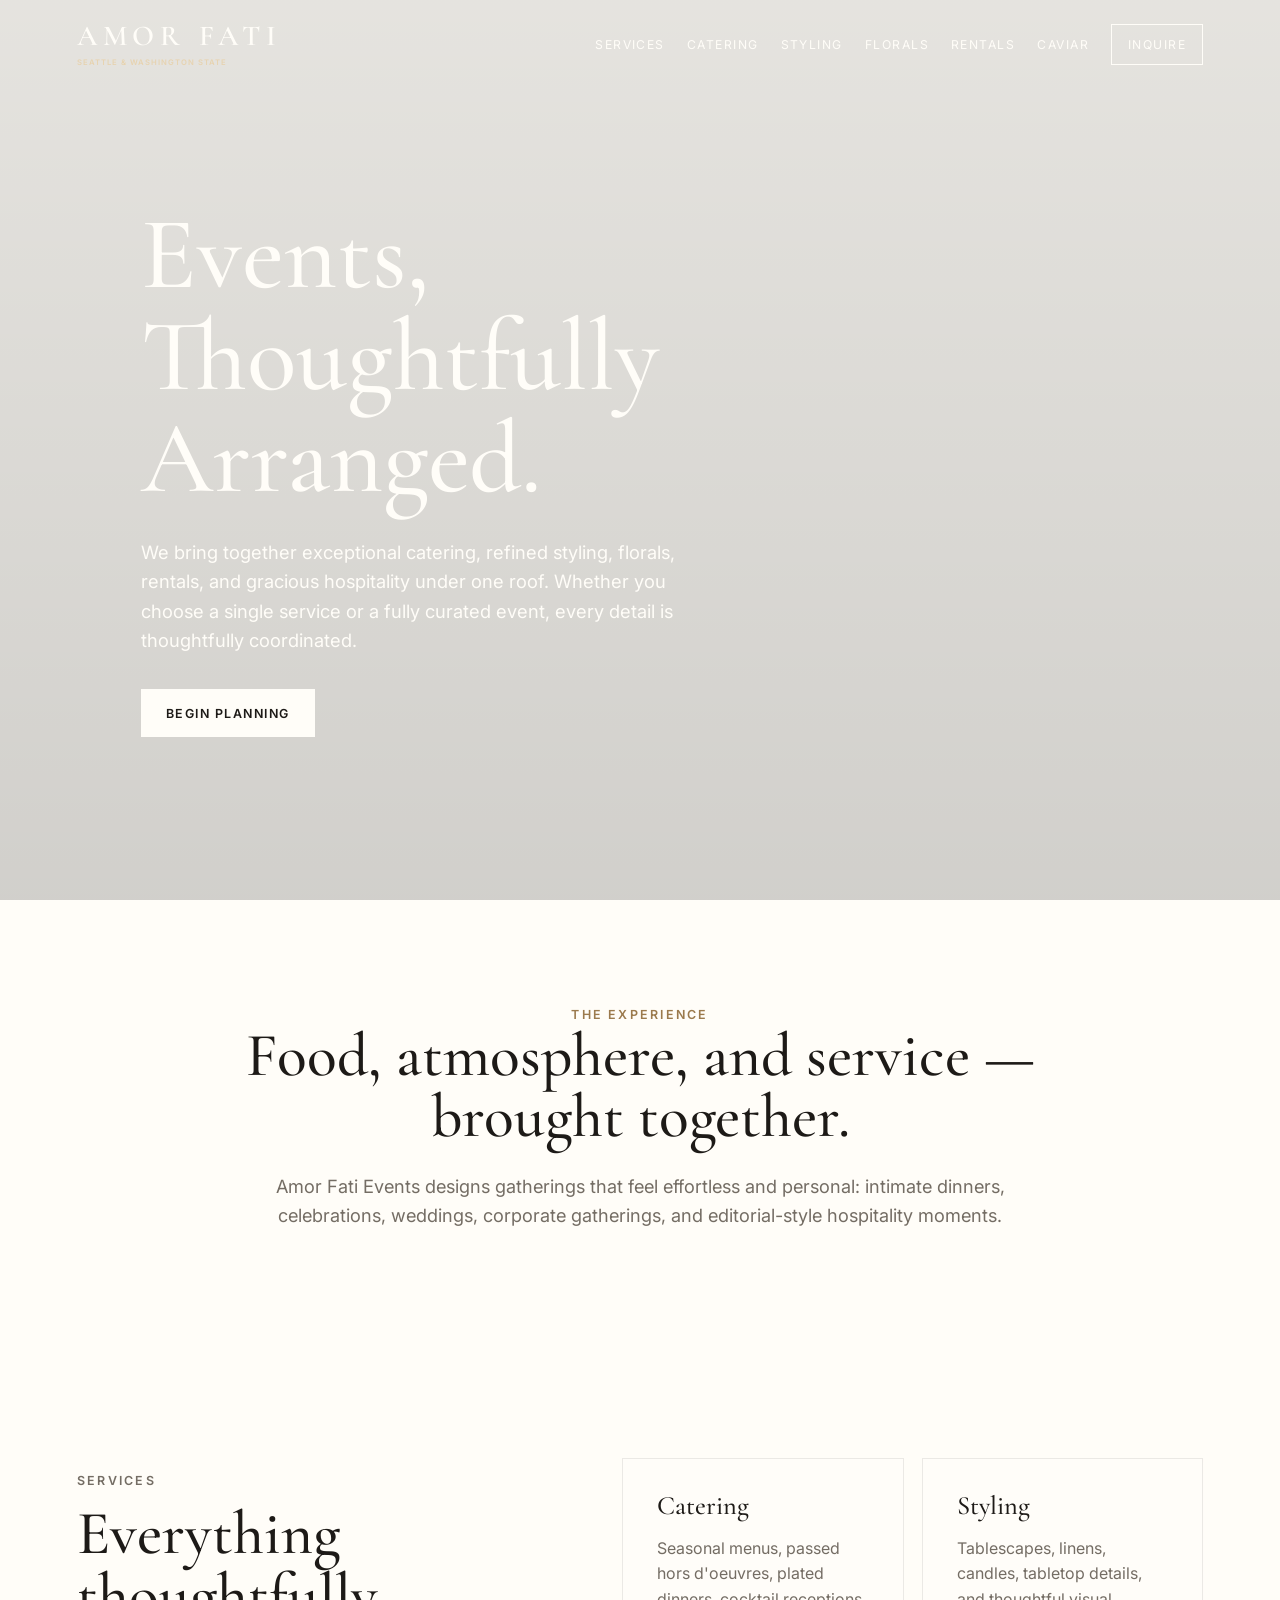
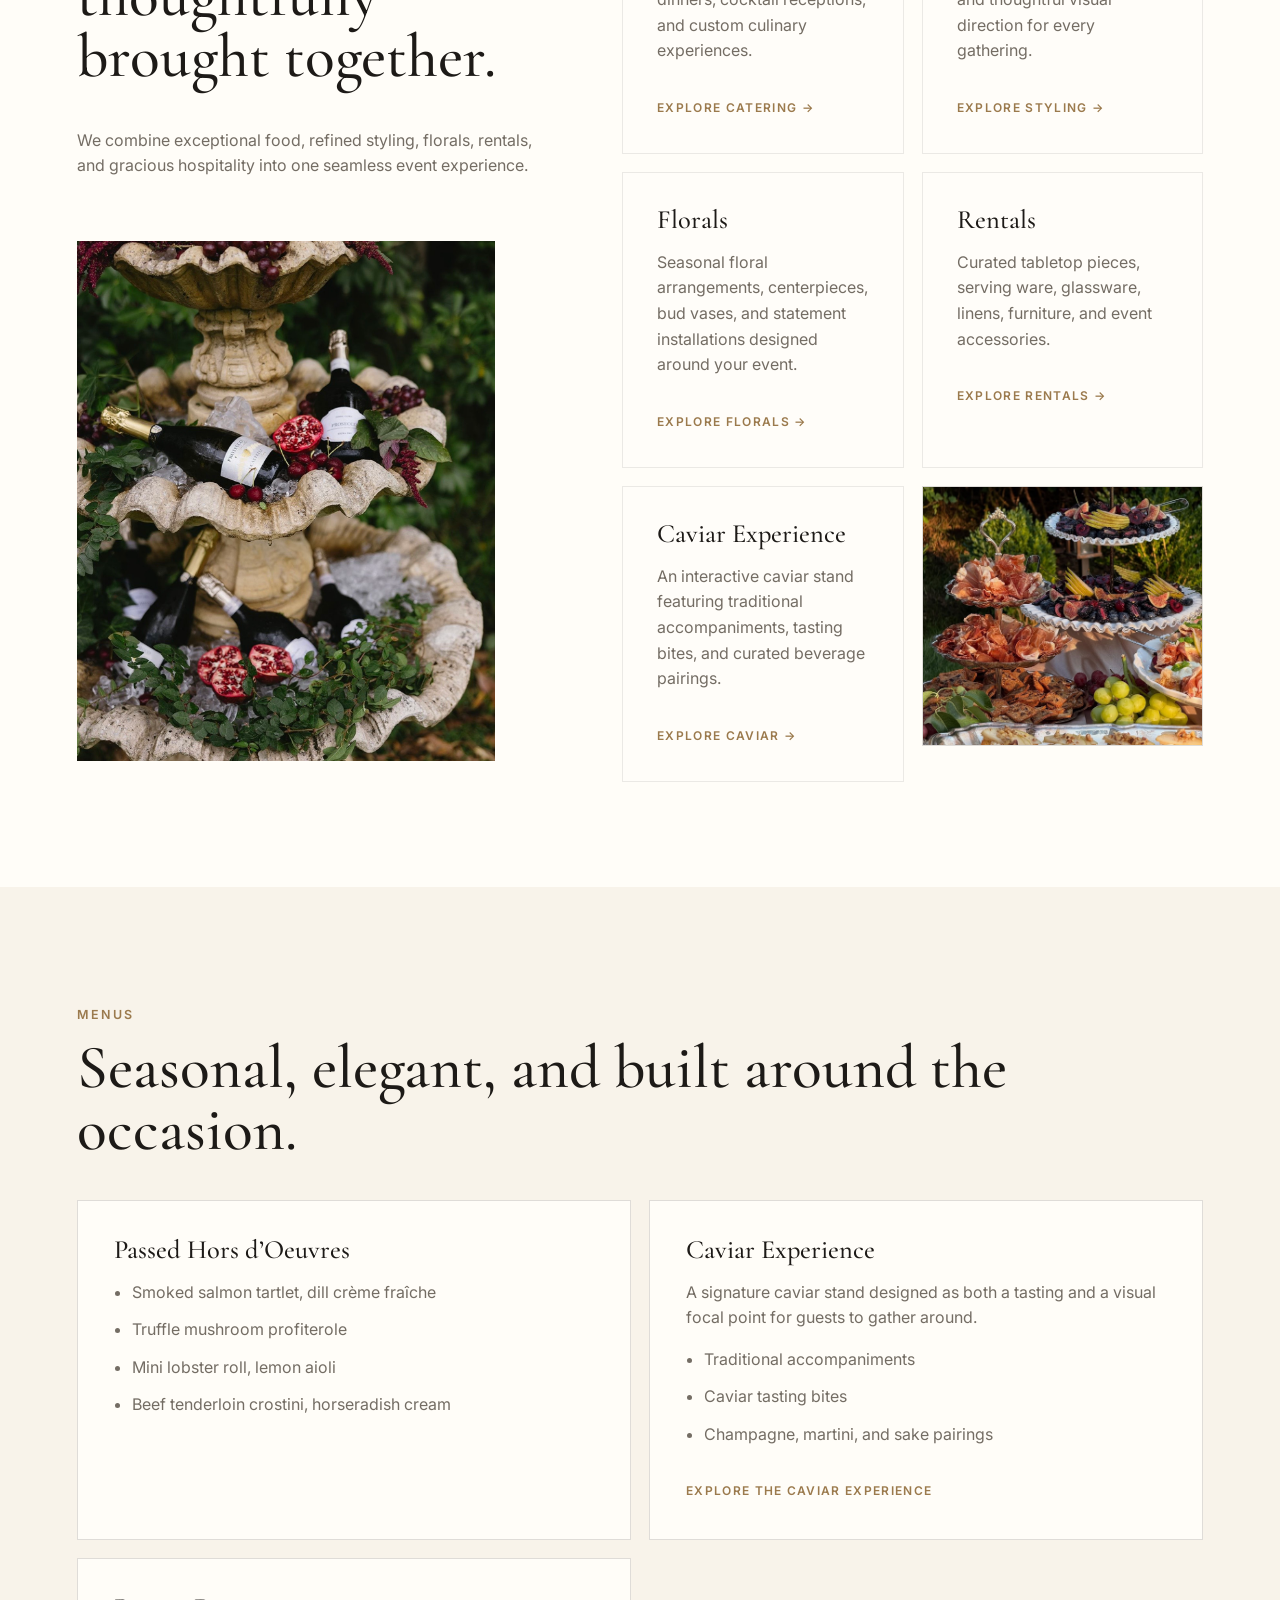
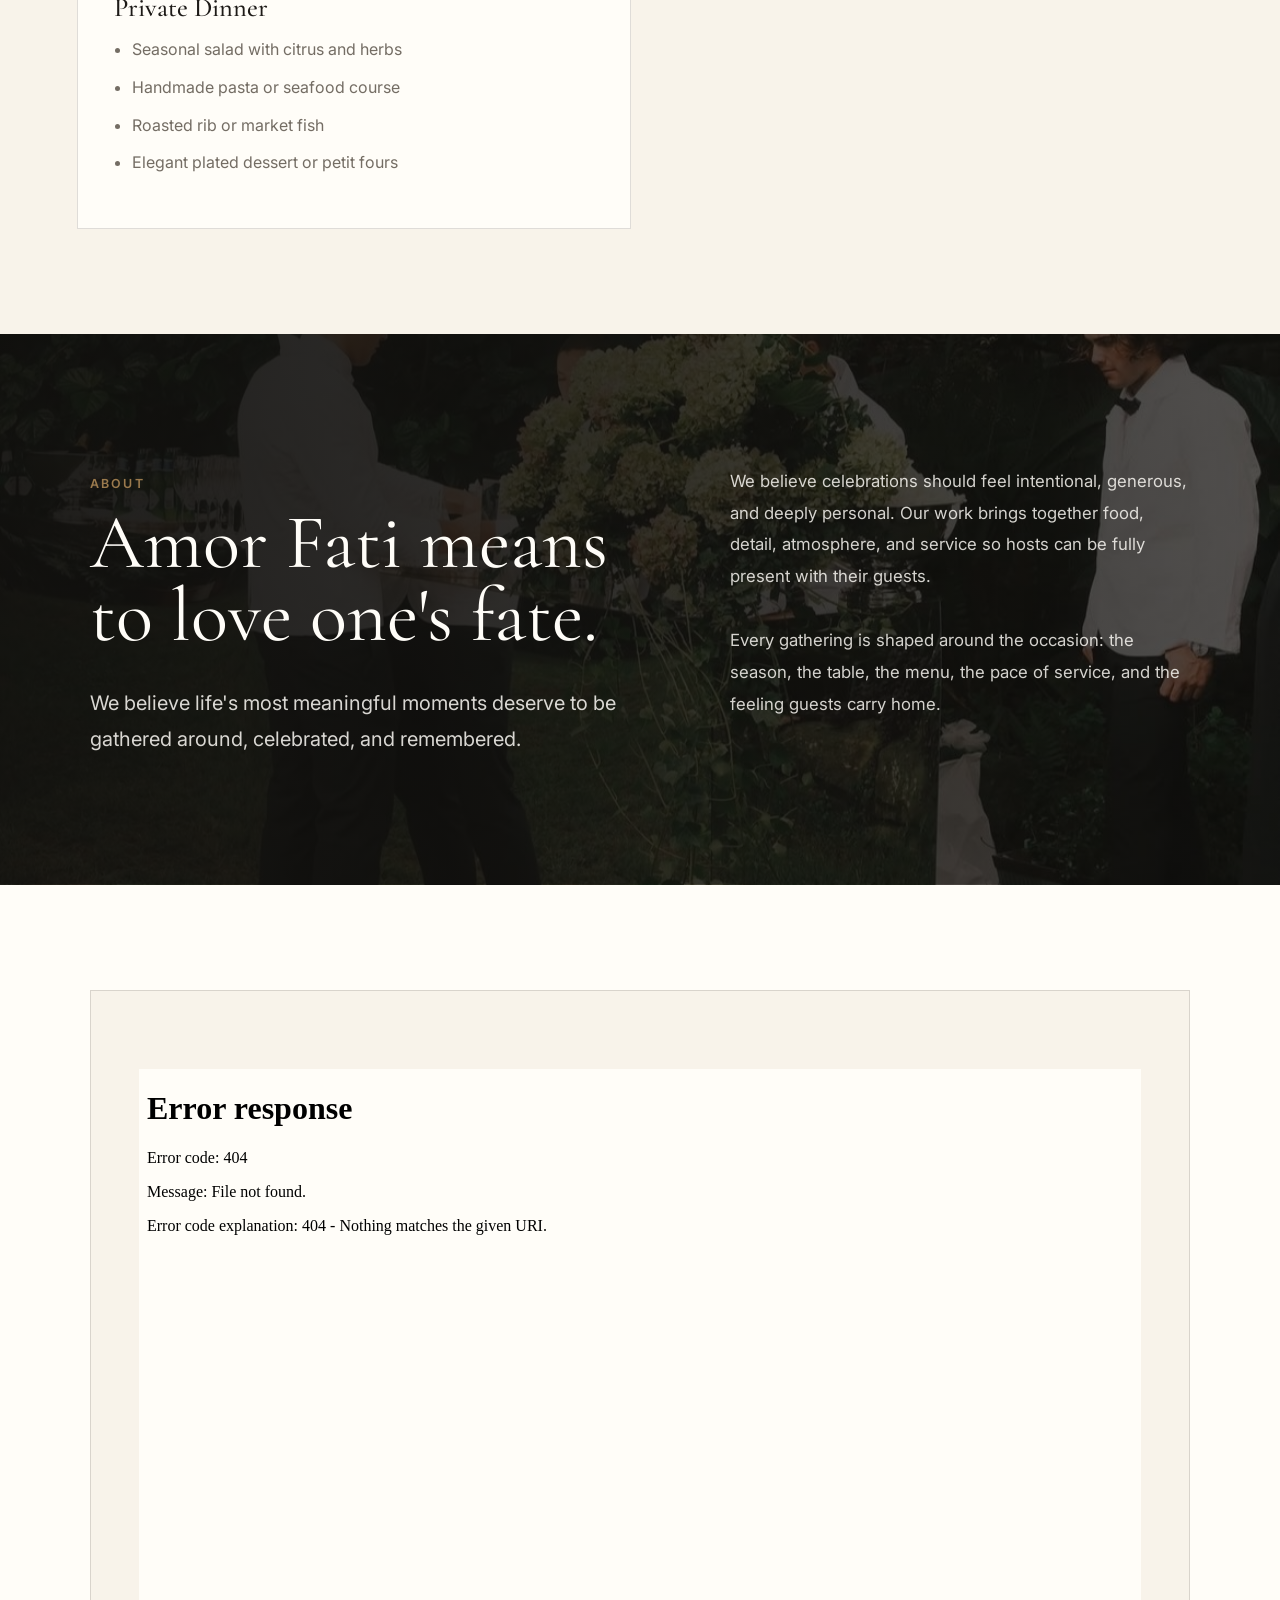
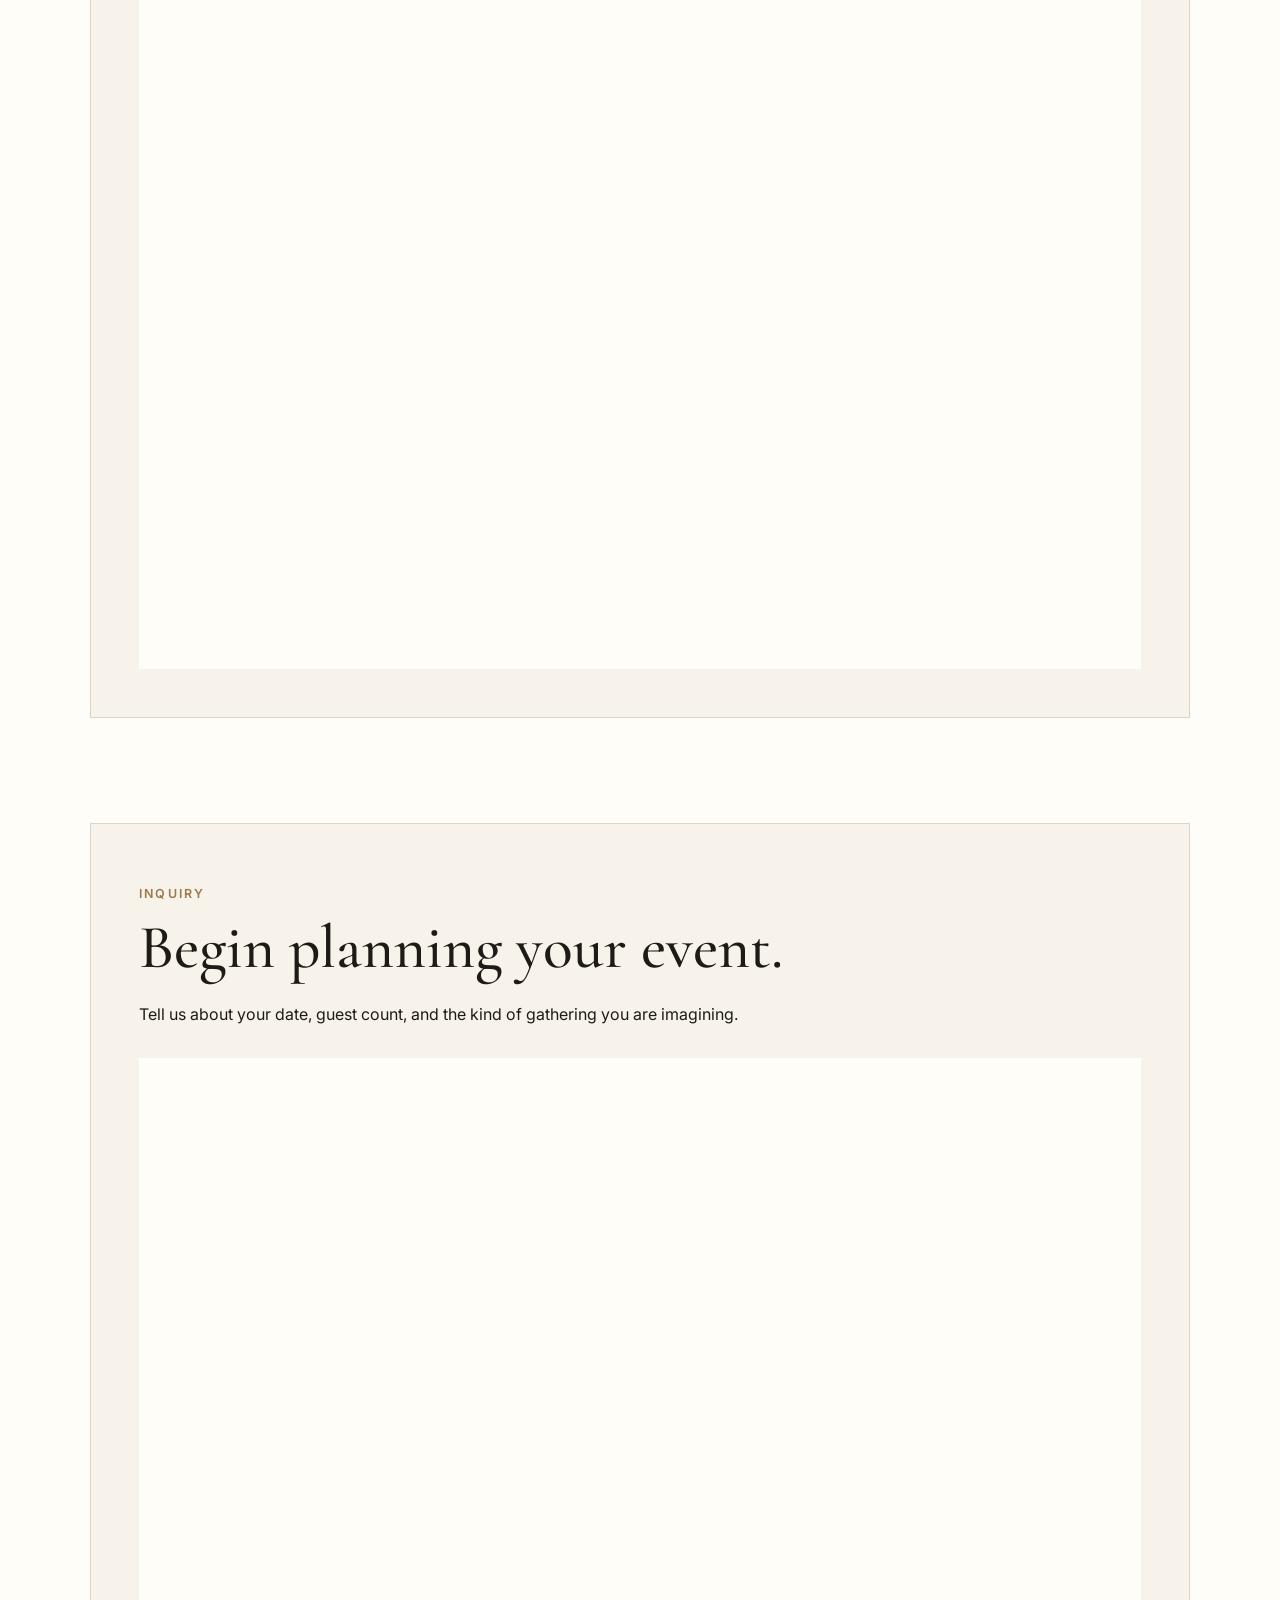
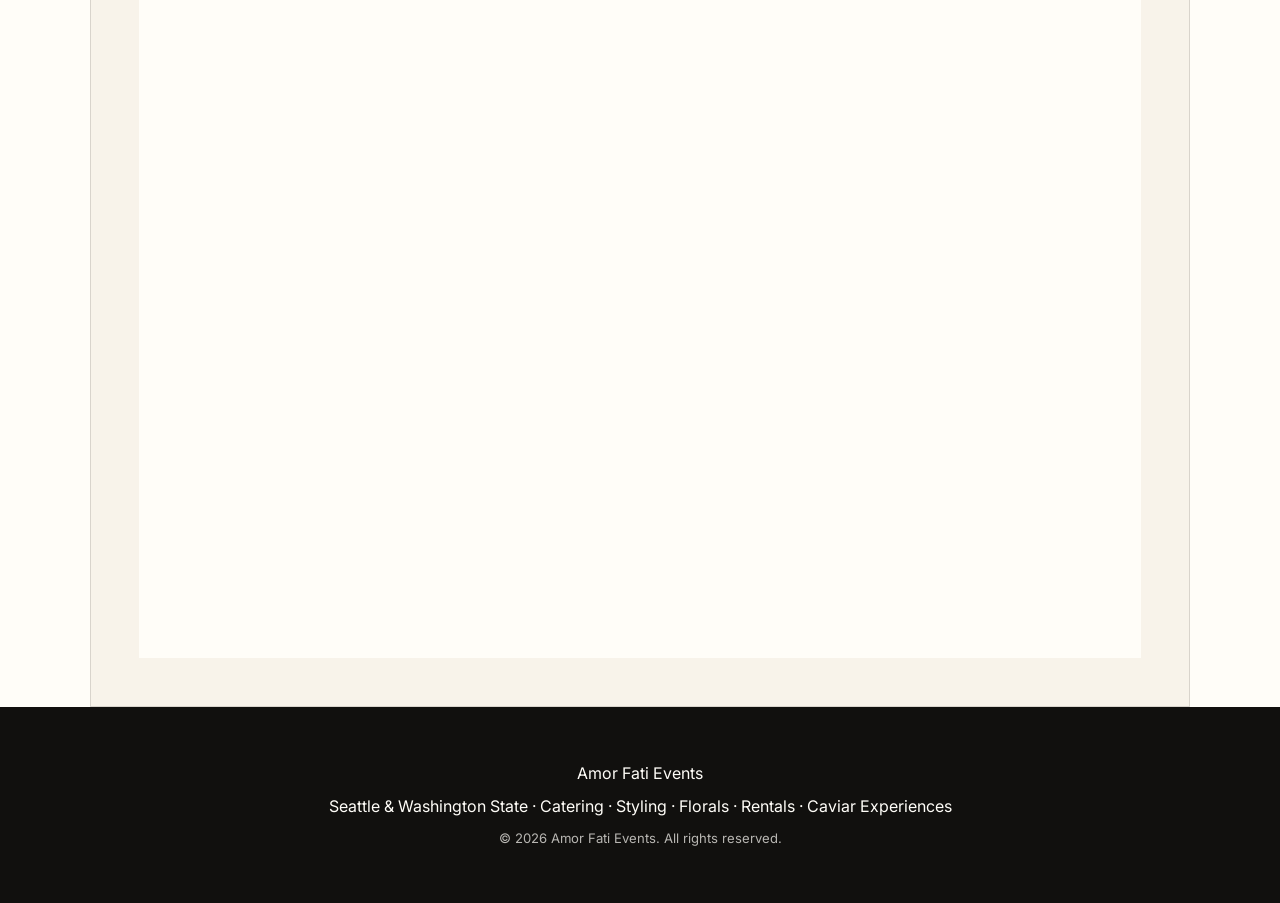
==== index.html @ b7d77c61 "Update index.html" ====
<!DOCTYPE html><html lang="en"><head><meta charset="UTF-8"/><meta name="viewport" content="width=device-width, initial-scale=1.0"/><meta name="description" content="Amor Fati Events creates curated hospitality, catering, styling, florals, rentals, and caviar experiences for meaningful gatherings."/><title>Amor Fati Events | Curated Hospitality</title><link rel="stylesheet" href="style.css"/></head><body><header class="site-header" id="top">
<div class="brand-group">
    <a href="index.html" class="brand">Amor Fati</a>
    <span class="brand-location">Seattle &amp; Washington State</span>
</div>
  <button class="nav-toggle" aria-label="Open menu"><span></span><span></span><span></span></button>
  <nav class="site-nav">
    <a href="index.html#services">Services</a>
    <a href="catering.html">Catering</a>
    <a href="styling.html">Styling</a>
    <a href="florals.html">Florals</a>
    <a href="rentals.html">Rentals</a>
    <a href="caviar.html">Caviar</a>
    <a href="index.html#inquiry" class="nav-cta">Inquire</a>
  </nav>
</header><main>
<section class="hero"><div class="hero-content"><h1>Events, Thoughtfully Arranged.</h1><p class="hero-text">We bring together exceptional catering, refined styling, florals, rentals, and gracious hospitality under one roof. Whether you choose a single service or a fully curated event, every detail is thoughtfully coordinated.</p><div class="hero-actions"><a href="#inquiry" class="button button-light">Begin Planning</a></div></div></section>
<section class="intro section"><div class="section-kicker">The Experience</div><h2>Food, atmosphere, and service — brought together.</h2><p>Amor Fati Events designs gatherings that feel effortless and personal: intimate dinners, celebrations, weddings, corporate gatherings, and editorial-style hospitality moments.</p></section>
<section class="split section" id="services">

  <div class="services-intro">
    <p class="section-kicker">Services</p>

    <h2>Everything thoughtfully brought together.</h2>

    <p>
      We combine exceptional food, refined styling, florals, rentals,
      and gracious hospitality into one seamless event experience.
    </p>

    <div class="services-feature-image">
      <img
        src="assets/images/champagne-fountain.jpg"
        alt="Champagne fountain styled for an elegant event"
      >
    </div>
  </div>

  <div class="service-grid">
<a class="service-card-link" href="catering.html"><article><h3>Catering</h3><p>Seasonal menus, passed hors d'oeuvres, plated dinners, cocktail receptions, and custom culinary experiences.</p><span>Explore Catering →</span></article></a>
<a class="service-card-link" href="styling.html"><article><h3>Styling</h3><p>Tablescapes, linens, candles, tabletop details, and thoughtful visual direction for every gathering.</p><span>Explore Styling →</span></article></a>
<a class="service-card-link" href="florals.html"><article><h3>Florals</h3><p>Seasonal floral arrangements, centerpieces, bud vases, and statement installations designed around your event.</p><span>Explore Florals →</span></article></a>
<a class="service-card-link" href="rentals.html"><article><h3>Rentals</h3><p>Curated tabletop pieces, serving ware, glassware, linens, furniture, and event accessories.</p><span>Explore Rentals →</span></article></a>
<a class="service-card-link" href="caviar.html">
  <article>
    <h3>Caviar Experience</h3>
    <p>
      An interactive caviar stand featuring traditional
      accompaniments, tasting bites, and curated beverage pairings.
    </p>
    <span>Explore Caviar →</span>
  </article>
</a>

<div class="service-image-card">
    <img
        src="assets/images/charcuterie.jpeg"
        alt="Luxury charcuterie board">
</div>
</div></section>

<section class="section menus" id="menus"><p class="section-kicker">Menus</p><h2>Seasonal, elegant, and built around the occasion.</h2><div class="menu-columns"><div class="menu-card"><h3>Passed Hors d’Oeuvres</h3><ul><li>Smoked salmon tartlet, dill crème fraîche</li><li>Truffle mushroom profiterole</li><li>Mini lobster roll, lemon aioli</li><li>Beef tenderloin crostini, horseradish cream</li></ul></div><div class="menu-card"><h3>Caviar Experience</h3><p>A signature caviar stand designed as both a tasting and a visual focal point for guests to gather around.</p><ul><li>Traditional accompaniments</li><li>Caviar tasting bites</li><li>Champagne, martini, and sake pairings</li></ul><a href="caviar.html" class="text-link">Explore the Caviar Experience</a></div><div class="menu-card"><h3>Private Dinner</h3><ul><li>Seasonal salad with citrus and herbs</li><li>Handmade pasta or seafood course</li><li>Roasted rib or market fish</li><li>Elegant plated dessert or petit fours</li></ul></div></div></section>
<section class="about" id="about">
  <div class="about-left">
    <p class="section-kicker">About</p>

    <h2>
      Amor Fati means<br>
      to love one's fate.
    </h2>

    <p class="about-intro">
      We believe life's most meaningful moments deserve to be gathered around,
      celebrated, and remembered.
    </p>
  </div>

  <div class="about-right">
    <p>
      We believe celebrations should feel intentional, generous, and deeply
      personal. Our work brings together food, detail, atmosphere, and service
      so hosts can be fully present with their guests.
    </p>

    <p>
      Every gathering is shaped around the occasion: the season, the table,
      the menu, the pace of service, and the feeling guests carry home.
    </p>
  </div>
</section>
<section class="section inquiry" id="inquiry">
  <div class="inquiry-box">

    <div class="curate-form-wrapper">
      <iframe
        src="PASTE-YOUR-CURATE-FORM-URL-HERE"
        title="Amor Fati Events Inquiry Form"
        loading="lazy"
        scrolling="yes"
        style="display:block; width:100%; height:1200px; border:0;"
      ></iframe>
    </div>

  </div>
</section>
  <div class="inquiry-box">
    <p class="section-kicker">Inquiry</p>

    <h2>Begin planning your event.</h2>

    <p>
      Tell us about your date, guest count, and the kind of gathering
      you are imagining.
    </p>

 <div class="curate-form-wrapper">
  <iframe
    src="https://go.curate.co/form/1otote5"
    title="Amor Fati Events Inquiry Form"
    loading="lazy"
    scrolling="yes"
    style="display:block; width:100%; height:1200px; border:0;"
  ></iframe>
</div>
</section></div></section>
</main><footer class="site-footer">
<p><a href="index.html" class="footer-brand">Amor Fati Events</a></p>
 <p class="footer-links">
  Seattle &amp; Washington State ·
  <a href="catering.html">Catering</a> ·
  <a href="styling.html">Styling</a> ·
  <a href="florals.html">Florals</a> ·
  <a href="rentals.html">Rentals</a> ·
  <a href="caviar.html">Caviar Experiences</a>
</p>
  <p class="small">© <span id="year"></span> Amor Fati Events. All rights reserved.</p>
</footer><script src="script.js"></script></body></html>
---- style.css ----
@import url('https://fonts.googleapis.com/css2?family=Cormorant+Garamond:wght@400;500;600&family=Inter:wght@300;400;500;600&display=swap');

:root {
  --paper: #fffdf8;
  --cream: #f8f3ea;
  --charcoal: #1d1a17;
  --muted: #746d64;
  --line: rgba(29, 26, 23, 0.14);
  --accent: #9b7a4d;
  --dark: #11100e;
}

* { box-sizing: border-box; }
html { scroll-behavior: smooth; }
body { margin: 0; background: var(--paper); color: var(--charcoal); font-family: "Inter", sans-serif; line-height: 1.6; }
a { color: inherit; text-decoration: none; }
img { max-width: 100%; display: block; }

.site-header {
  position: fixed; top: 0; z-index: 50; width: 100%;
  display: flex; align-items: center; justify-content: space-between;
  padding: 22px 6vw; color: var(--paper);
  transition: background 0.3s ease, color 0.3s ease, border 0.3s ease;
}
.brand-group{
  display:flex;
  flex-direction:column;
  align-items:flex-start;
  gap:2px;
  line-height:1;
}

.brand{
  display:block;
}

.brand-location{
  display:block;
  margin-top:5px;
  font-size:.56rem;
  text-transform:uppercase;
  letter-spacing:.16em;
  color:#e7d3b0;
  font-weight:600;
  white-space:nowrap;
}
.site-header.scrolled { background: rgba(255,253,248,.94); color: var(--charcoal); border-bottom: 1px solid var(--line); backdrop-filter: blur(14px); }
.brand { font-family: "Cormorant Garamond", serif; text-transform: uppercase; letter-spacing: .2em; font-size: 1.35rem; font-weight: 600; }
.site-nav { display: flex; align-items: center; gap: 22px; font-size: .76rem; text-transform: uppercase; letter-spacing: .12em; }
.nav-cta { border: 1px solid currentColor; padding: 10px 16px; }
.nav-toggle { display: none; flex-direction: column; gap: 5px; border: 0; background: transparent; cursor: pointer; }
.nav-toggle span { display: block; width: 25px; height: 1px; background: currentColor; }

.hero {
  min-height: 100vh;
  display: flex;
  align-items: center;
  padding: 120px 6vw 80px;
  color: var(--paper);

  background:
    linear-gradient(rgba(0, 0, 0, .10), rgba(0, 0, 0, .18)),
    url("https://images.unsplash.com/photo-1519225421980-715cb0215aed?auto=format&fit=crop&w=2200&q=90");

  background-position: center;
  background-size: cover;
  background-repeat: no-repeat;
}


#services .services-intro {
  display: flex;
  flex-direction: column;
}

.services-feature-image {
  width: 88%;
  margin-top: 46px;
}

.services-feature-image img {
  display: block;
  width: 100%;
  height: 520px;
  object-fit: cover;
  object-position: center;
}
.hero.caviar-hero {

    background:
        linear-gradient(
            90deg,
            rgba(0,0,0,.55) 0%,
            rgba(0,0,0,.25) 45%,
            rgba(0,0,0,.08) 100%
        ),
        url("assets/images/caviar-hero.jpg");

    background-size: cover;
    background-repeat: no-repeat;
    background-position: right center;

    min-height: 100vh;
}
.hero.catering-hero {
  background:
    linear-gradient(
      90deg,
      rgba(0,0,0,.45) 0%,
      rgba(0,0,0,.20) 42%,
      rgba(0,0,0,.02) 100%
    ),
    url("assets/images/catering-hero.jpg");

  background-size: cover;
  background-position: center 65%;
  background-repeat: no-repeat;
  min-height: 110vh;
}
.hero.styling-hero {

    background:
        linear-gradient(
            90deg,
            rgba(0,0,0,.45) 0%,
            rgba(0,0,0,.18) 45%,
            rgba(0,0,0,.05) 100%
        ),
        url("assets/images/styling-hero.jpg");

    background-size: cover;
    background-repeat: no-repeat;
    background-position: center center;

    min-height: 100vh;
}

.hero.florals-hero {

    background:
        linear-gradient(
            90deg,
            rgba(0,0,0,.45) 0%,
            rgba(0,0,0,.18) 45%,
            rgba(0,0,0,.05) 100%
        ),
        url("assets/images/florals-hero.jpg");

    background-size: cover;
    background-repeat: no-repeat;
    background-position: center center;

    min-height: 100vh;
}
.hero.rentals-hero { background: linear-gradient(rgba(0,0,0,.22), rgba(0,0,0,.45)), url("https://images.unsplash.com/photo-1523438885200-e635ba2c371e?auto=format&fit=crop&w=1800&q=75"); background-position:center; background-size:cover; }

.hero-content{
    position:relative;
    z-index:2;

    max-width:720px;

    padding-left:5vw;
    padding-right:5vw;
}
.eyebrow, .section-kicker { text-transform: uppercase; letter-spacing: .18em; font-size: .78rem; color: var(--accent); font-weight: 600; }
.hero .eyebrow { color: #e7d3b0; }
h1,h2,h3 { font-family: "Cormorant Garamond", serif; line-height: 1; font-weight: 500; margin: 0; }
h1 { font-size: clamp(3.7rem, 8vw, 8rem); max-width: 900px; }
h2 { font-size: clamp(2.3rem, 4.8vw, 4.8rem); margin-bottom: 24px; }
h3 { font-size: 1.65rem; margin-bottom: 12px; }
.hero-text { max-width: 620px; font-size: 1.15rem; margin: 28px 0 34px; }
.hero-actions { display: flex; gap: 14px; flex-wrap: wrap; }
.button { display:inline-flex; justify-content:center; align-items:center; min-height:48px; padding:13px 24px; text-transform:uppercase; letter-spacing:.12em; font-size:.78rem; font-weight:600; border:1px solid transparent; cursor:pointer; }
.button-light { background: var(--paper); color: var(--charcoal); }
.button-outline { border-color: rgba(255,255,255,.75); color: var(--paper); }
.button-dark { background: var(--charcoal); color: var(--paper); }

.section { padding: 105px 6vw; }
.intro { max-width: 980px; margin: auto; text-align: center; }
.intro p { font-size: 1.14rem; color: var(--muted); }
.split { display:grid; grid-template-columns:.9fr 1.1fr; gap:70px; align-items:start; }
.split p { color: var(--muted); }

.service-grid { display:grid; grid-template-columns:repeat(2,minmax(0,1fr)); gap:18px; }
.service-card-link { display:block; color:inherit; }
.service-card-link article,
.service-grid article{
    border:1px solid rgba(0,0,0,.08);
    background:rgba(255,253,249,.82);
    backdrop-filter:blur(10px);
}

.menu-card,
.inquiry-box{
    border:1px solid var(--line);
    background:var(--cream);
}
.service-card-link article, .service-grid article { padding:34px; min-height:230px; height:100%; }
.service-image-card{
    border:1px solid var(--line);
    overflow:hidden;
    background:var(--paper);
    min-height:230px;
}

.service-image-card img{
    width:100%;
    height:100%;
    object-fit:cover;
    display:block;
}
.service-card-link article { transition: transform .25s ease, background .25s ease, border-color .25s ease; }
.service-card-link:hover article { transform: translateY(-4px); background: var(--paper); border-color: rgba(155,122,77,.45); }
.service-card-link span, .text-link { display:inline-block; margin-top:18px; color:var(--accent); text-transform:uppercase; letter-spacing:.11em; font-size:.75rem; font-weight:600; }
/* ===========================
   SERVICES BACKGROUND
=========================== */

#services {
  background: var(--paper);
}

.menus { background: var(--cream); }
.menu-columns { display:grid; grid-template-columns:repeat(3,minmax(0,1fr)); gap:18px; margin-top:40px; }
.menu-columns{
    grid-template-columns: repeat(2, 1fr);
}
.menu-card { background: var(--paper); padding:36px; }
.menu-card p, .menu-card li { color: var(--muted); }
.menu-card ul { padding-left:18px; }
.menu-card li { margin:12px 0; }

.gallery-grid { display:grid; grid-template-columns:repeat(4,1fr); gap:18px; margin-top:38px; }
.gallery-item { min-height:370px; background-size:cover; background-position:center; }
.gallery-one { background-image:url("https://images.unsplash.com/photo-1511795409834-ef04bbd61622?auto=format&fit=crop&w=800&q=75"); }
.gallery-two { background-image:url("https://images.unsplash.com/photo-1523438885200-e635ba2c371e?auto=format&fit=crop&w=800&q=75"); }
.gallery-three { background-image:url("https://images.unsplash.com/photo-1555244162-803834f70033?auto=format&fit=crop&w=800&q=75"); }
.gallery-four { background-image:url("https://images.unsplash.com/photo-1481833761820-0509d3217039?auto=format&fit=crop&w=800&q=75"); }
.note { color: var(--muted); font-size:.92rem; }
/* ==========================
   ABOUT
========================== */

.about {
  position: relative;
  display: grid;
  grid-template-columns: minmax(0, 1.1fr) minmax(0, 0.9fr);
  gap: clamp(3rem, 6vw, 7rem);
  align-items: center;

  padding: 8rem 7vw;
  overflow: hidden;

  background:
    linear-gradient(
      90deg,
      rgba(17, 16, 14, 0.94) 0%,
      rgba(17, 16, 14, 0.86) 50%,
      rgba(17, 16, 14, 0.72) 100%
    ),
    url("assets/images/about-background.jpg");

  background-size: cover;
  background-position: center;
  background-repeat: no-repeat;

  color: #fffdf8;
}

.about-left,
.about-right {
  min-width: 0;
}

.about-left {
  max-width: 720px;
}

.about-right {
  width: 100%;
  max-width: 520px;
  justify-self: end;
}

.about-left h2 {
  margin: 0 0 2rem;
  font-size: clamp(3.8rem, 6vw, 6.3rem);
  line-height: 0.95;
  font-weight: 400;
}

.about-intro {
  max-width: 620px;
  margin: 0;
  color: rgba(255, 253, 248, 0.84);
  font-size: 1.25rem;
  line-height: 1.8;
}

.about-right p {
  margin: 0 0 2rem;
  color: rgba(255, 253, 248, 0.82);
  font-size: 1.05rem;
  line-height: 1.9;
  overflow-wrap: anywhere;
}

@media (max-width: 900px) {
  .about {
    grid-template-columns: 1fr;
    gap: 3rem;
    padding: 6rem 6vw;
    background-position: center;
  }

  .about-right {
    max-width: none;
    justify-self: start;
  }
}
/* Caviar page editorial image sections */
.caviar-editorial {
  min-height: 720px;
  display: grid;
  grid-template-columns: 1fr 1fr;
  align-items: stretch;
  background: var(--paper);
}
.caviar-panel {
  padding: 80px 7vw;
  display: flex;
  flex-direction: column;
  justify-content: center;
  background: var(--cream);
  border: 1px solid var(--line);
}
.caviar-panel p, .caviar-panel li { color: var(--muted); }
.caviar-panel ul { padding-left: 18px; }
.caviar-bg {
  min-height: 720px;
  background-size: cover;
  background-position: center;
}
.caviar-bg.service {
    background-image: url("assets/images/caviar-flowers.jpeg");
    background-size: cover;
    background-position: center 25%;
    background-repeat: no-repeat;
}
.caviar-bg.martini {
    background-image: url("assets/images/martini-service.jpg");
    background-size: cover;
    background-position: center;
    background-repeat: no-repeat;
}

.inquiry { background: var(--paper); }
.inquiry-box { max-width:980px; margin:auto; padding:48px; }
form { margin-top:30px; display:grid; gap:18px; }
.form-row { display:grid; grid-template-columns:1fr 1fr; gap:18px; }
label { display:grid; gap:8px; font-size:.78rem; text-transform:uppercase; letter-spacing:.11em; font-weight:600; }
input,select,textarea { width:100%; border:1px solid var(--line); background:var(--paper); padding:14px; font:inherit; color:var(--charcoal); }
textarea { resize:vertical; }
.form-note { color:var(--muted); font-size:.78rem; text-transform:none; letter-spacing:0; font-weight:400; }

.site-footer { padding:46px 6vw; background:var(--dark); color:var(--paper); text-align:center; }
.site-footer p { margin:8px 0; }
.small { font-size:.82rem; opacity:.7; }
.footer-links a{
    color: inherit;
    text-decoration: none;
    transition: color .2s ease;
}
.curate-form-wrapper {
  width: 100%;
  margin-top: 30px;
  overflow: hidden;
  background: var(--paper);
}

.curate-form-wrapper iframe {
  display: block;
  width: 100%;
  min-height: 1150px;
  border: 0;
  background: var(--paper);
}

@media (max-width: 860px) {
  .curate-form-wrapper iframe {
    min-height: 1450px;
  }
}

.footer-links a:hover{
    color: var(--accent);
}
.footer-brand{
    color: inherit;
    text-decoration: none;
    font-weight: inherit;
}

.footer-brand:hover{
    color: var(--accent);
}

@media (max-width: 1000px){ .site-nav{gap:14px;font-size:.72rem;} }
@media (max-width: 860px){
  .site-nav{position:fixed; inset:72px 18px auto 18px; display:none; flex-direction:column; align-items:stretch; gap:0; background:var(--paper); color:var(--charcoal); border:1px solid var(--line); padding:16px;}
  .site-nav.open{display:flex;} .site-nav a{padding:14px;} .nav-toggle{display:flex;color:inherit;}
  .split,.menu-columns,.form-row,.caviar-editorial{grid-template-columns:1fr;}
  .service-grid,.image-band,.gallery-grid{grid-template-columns:1fr;}
  .image-card,.gallery-item{min-height:320px;}
  .caviar-bg{min-height:460px;} .caviar-panel{padding:48px 6vw;}
  .inquiry-box{padding:30px 22px;} h1{font-size:clamp(3.1rem,17vw,5rem);} .section{padding:78px 6vw;}
}
.brand{
  font-size:1.8rem;
}

.brand-location{
  font-size:.48rem;
  letter-spacing:.13em;
  margin-top:6px;
}
.service-image-card{
    min-height: auto;
    height: 260px;
    margin-bottom: 0;
}

.service-image-card img{
    width: 100%;
    height: 100%;
    object-fit: cover;
}

.service-grid{
    gap: 18px;
}
.image-band{
    margin-top: 0;
    padding-top: 0;
}
/* Keep text readable on all hero images */

.hero,
.hero h1,
.hero h2,
.hero h3,
.hero p,
.hero .eyebrow,
.hero .hero-text {
  color: #fffdf8;
}

.hero .eyebrow {
  color: #e7d3b0;
}

.hero-content {
  position: relative;
  z-index: 2;
  max-width: 720px;
  padding-left: 5vw;
  padding-right: 5vw;
}
/* Curate inquiry form */

.curate-form-wrapper {
  width: 100%;
  max-width: 100%;
  margin-top: 30px;
  overflow: hidden;
}

.curate-form-wrapper iframe {
  display: block !important;
  width: 100% !important;
  max-width: 100% !important;
  height: 1200px !important;
  min-height: 1200px !important;
  border: 0 !important;
}

@media (max-width: 860px) {
  .curate-form-wrapper iframe {
    height: 1500px !important;
    min-height: 1500px !important;
  }
}
.inquiry-box {
  width: 100%;
  max-width: 1100px;
  margin: auto;
  padding: 48px;
}
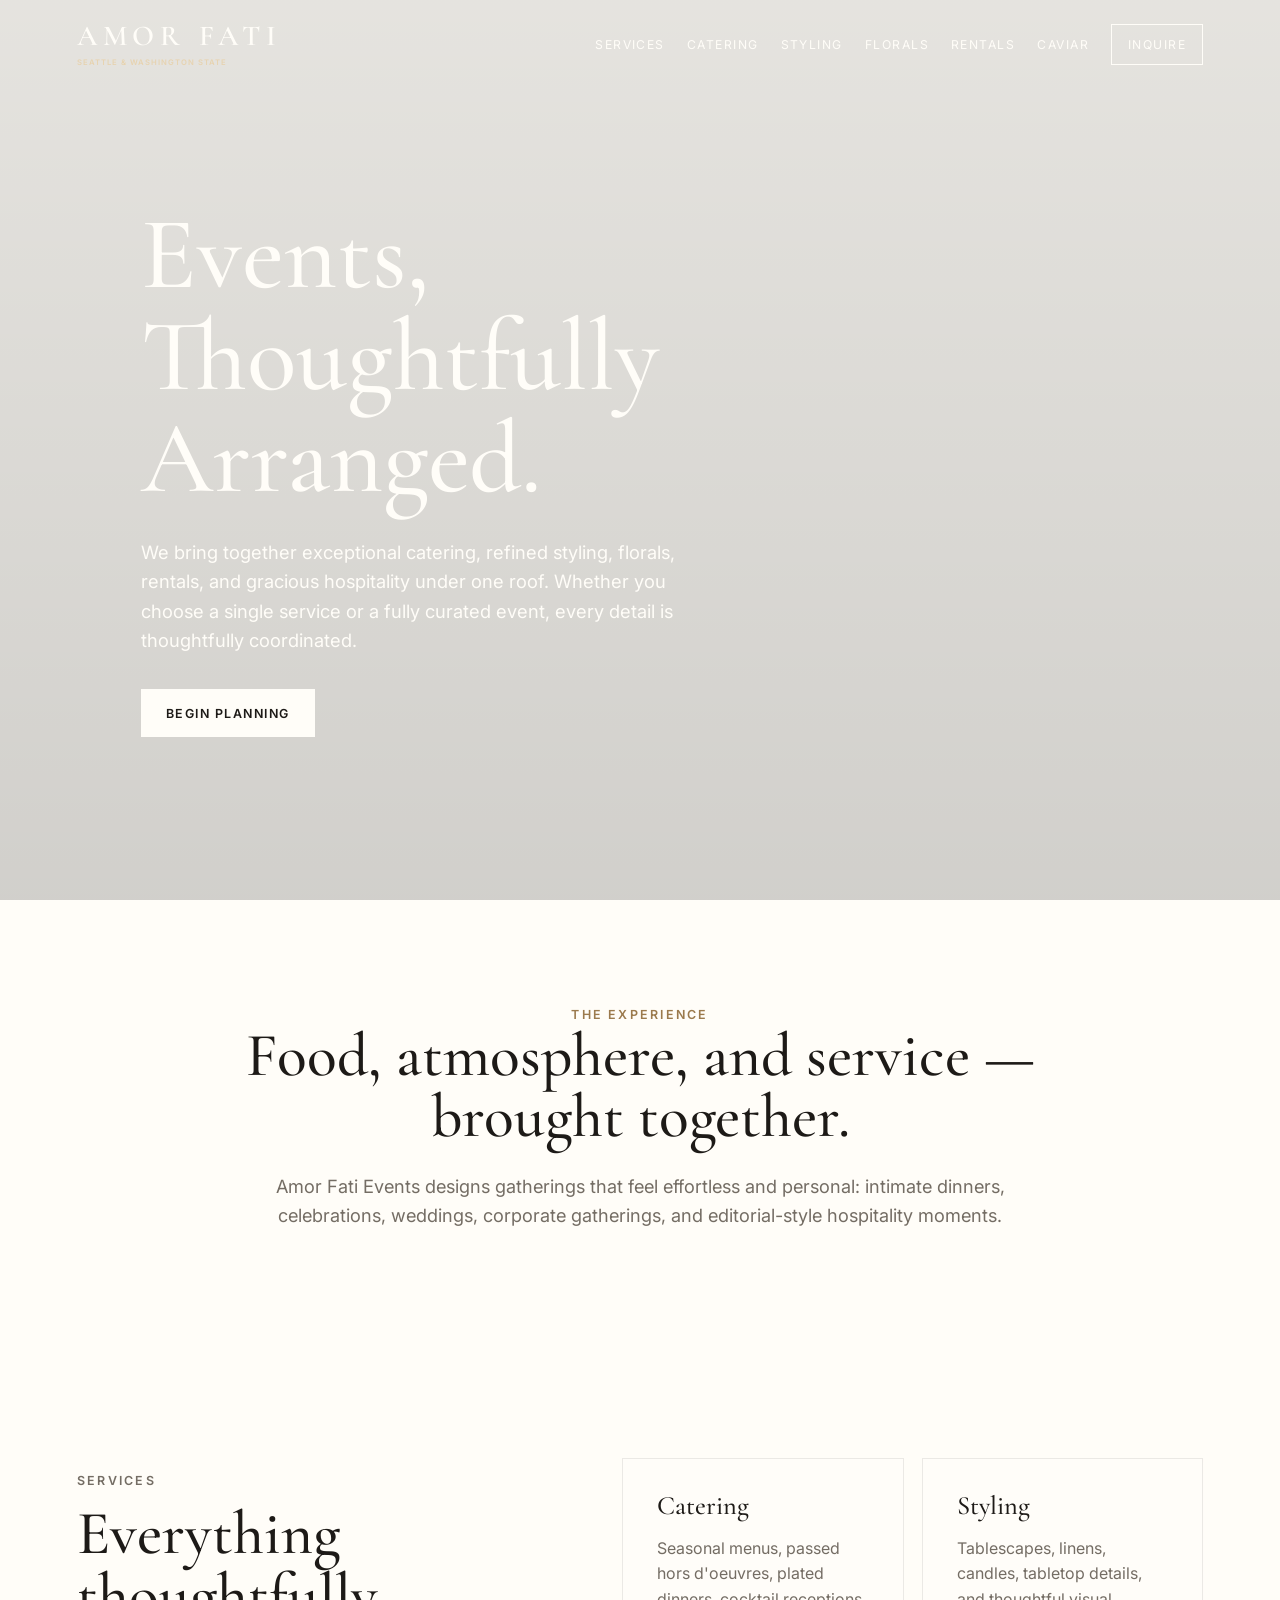
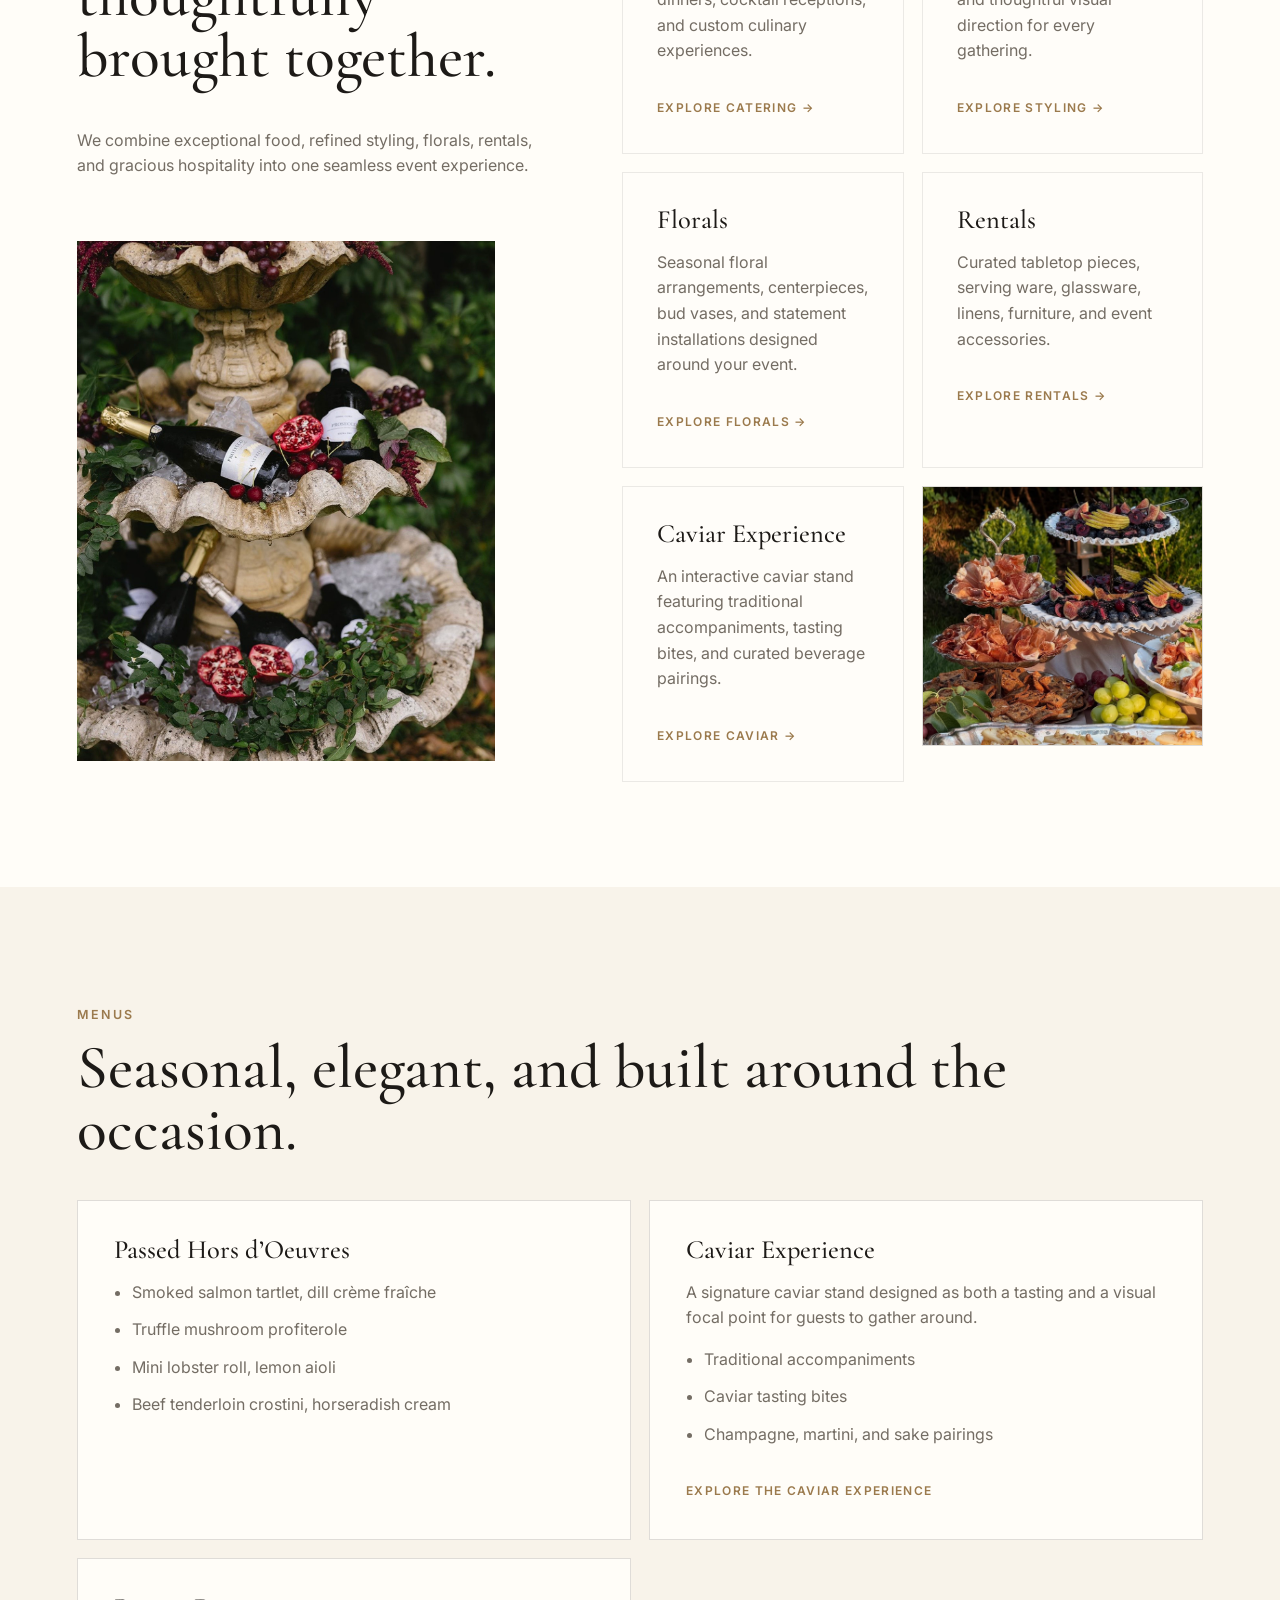
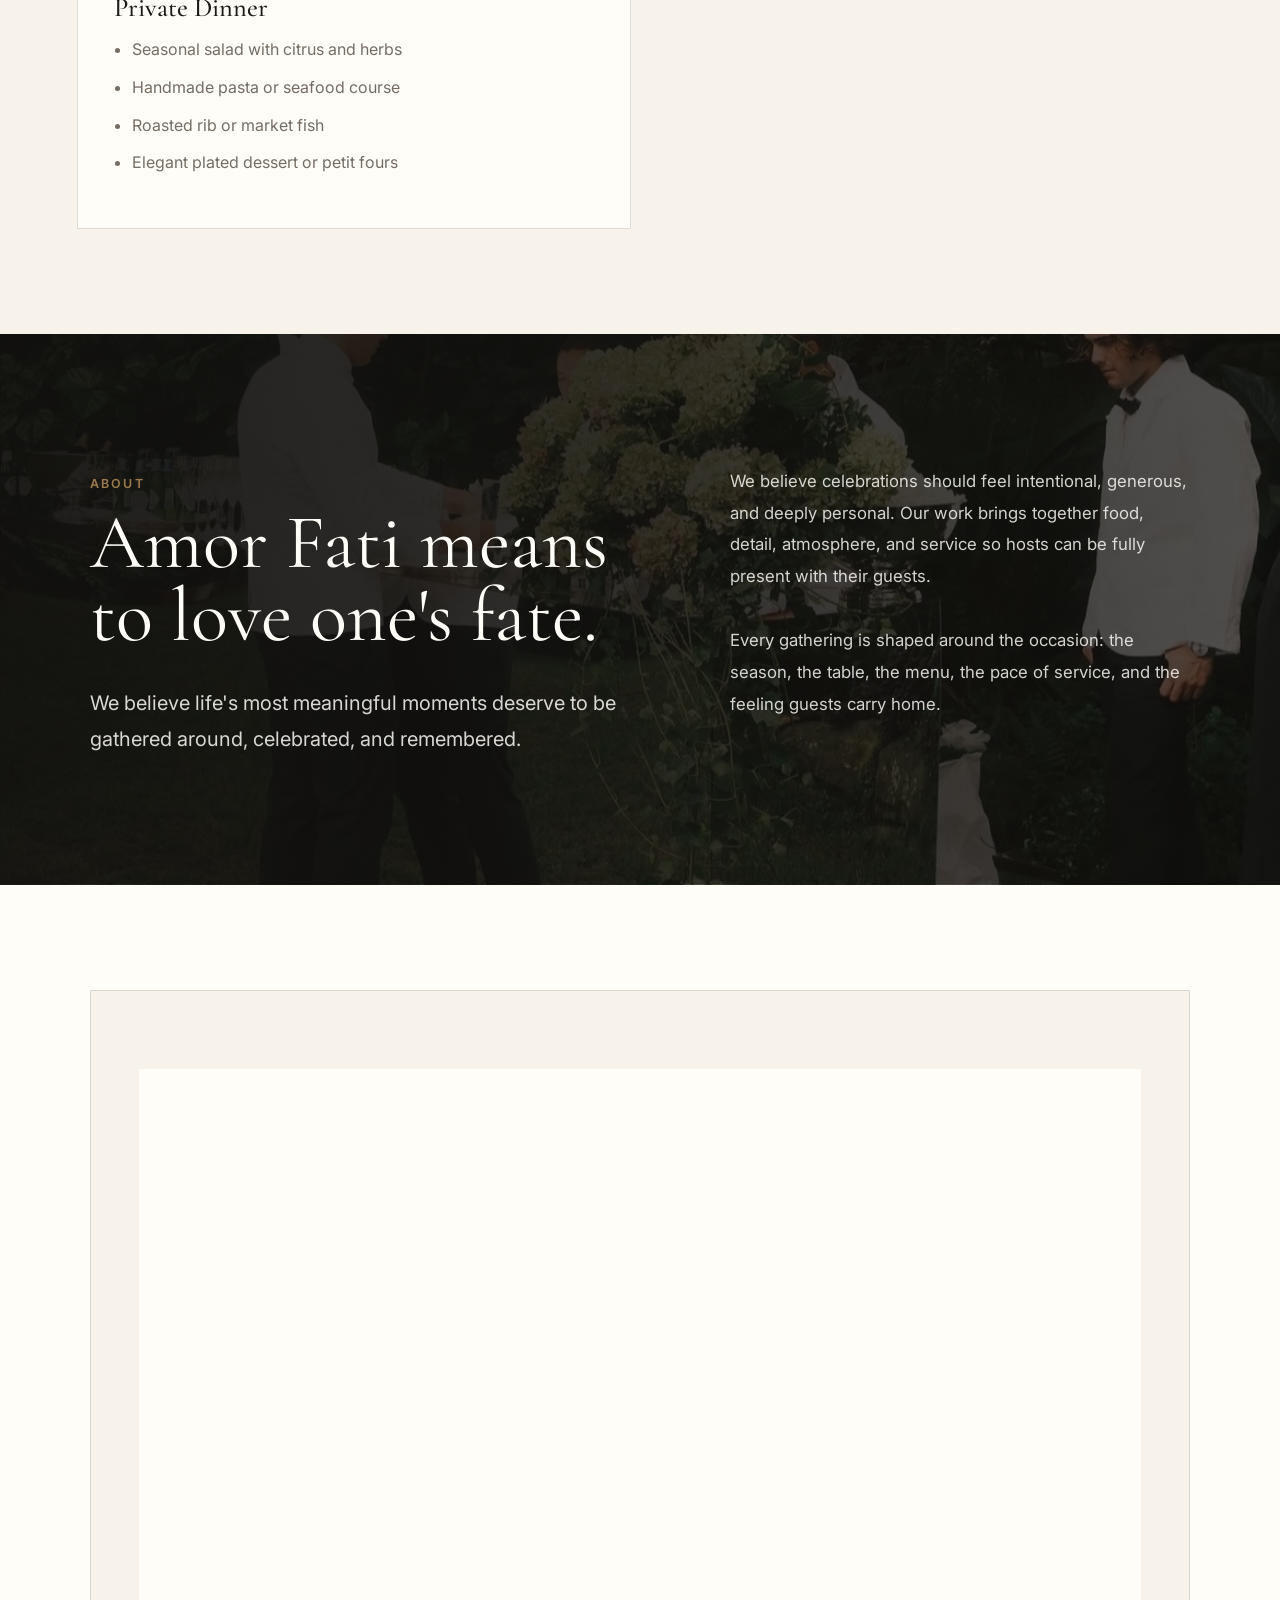
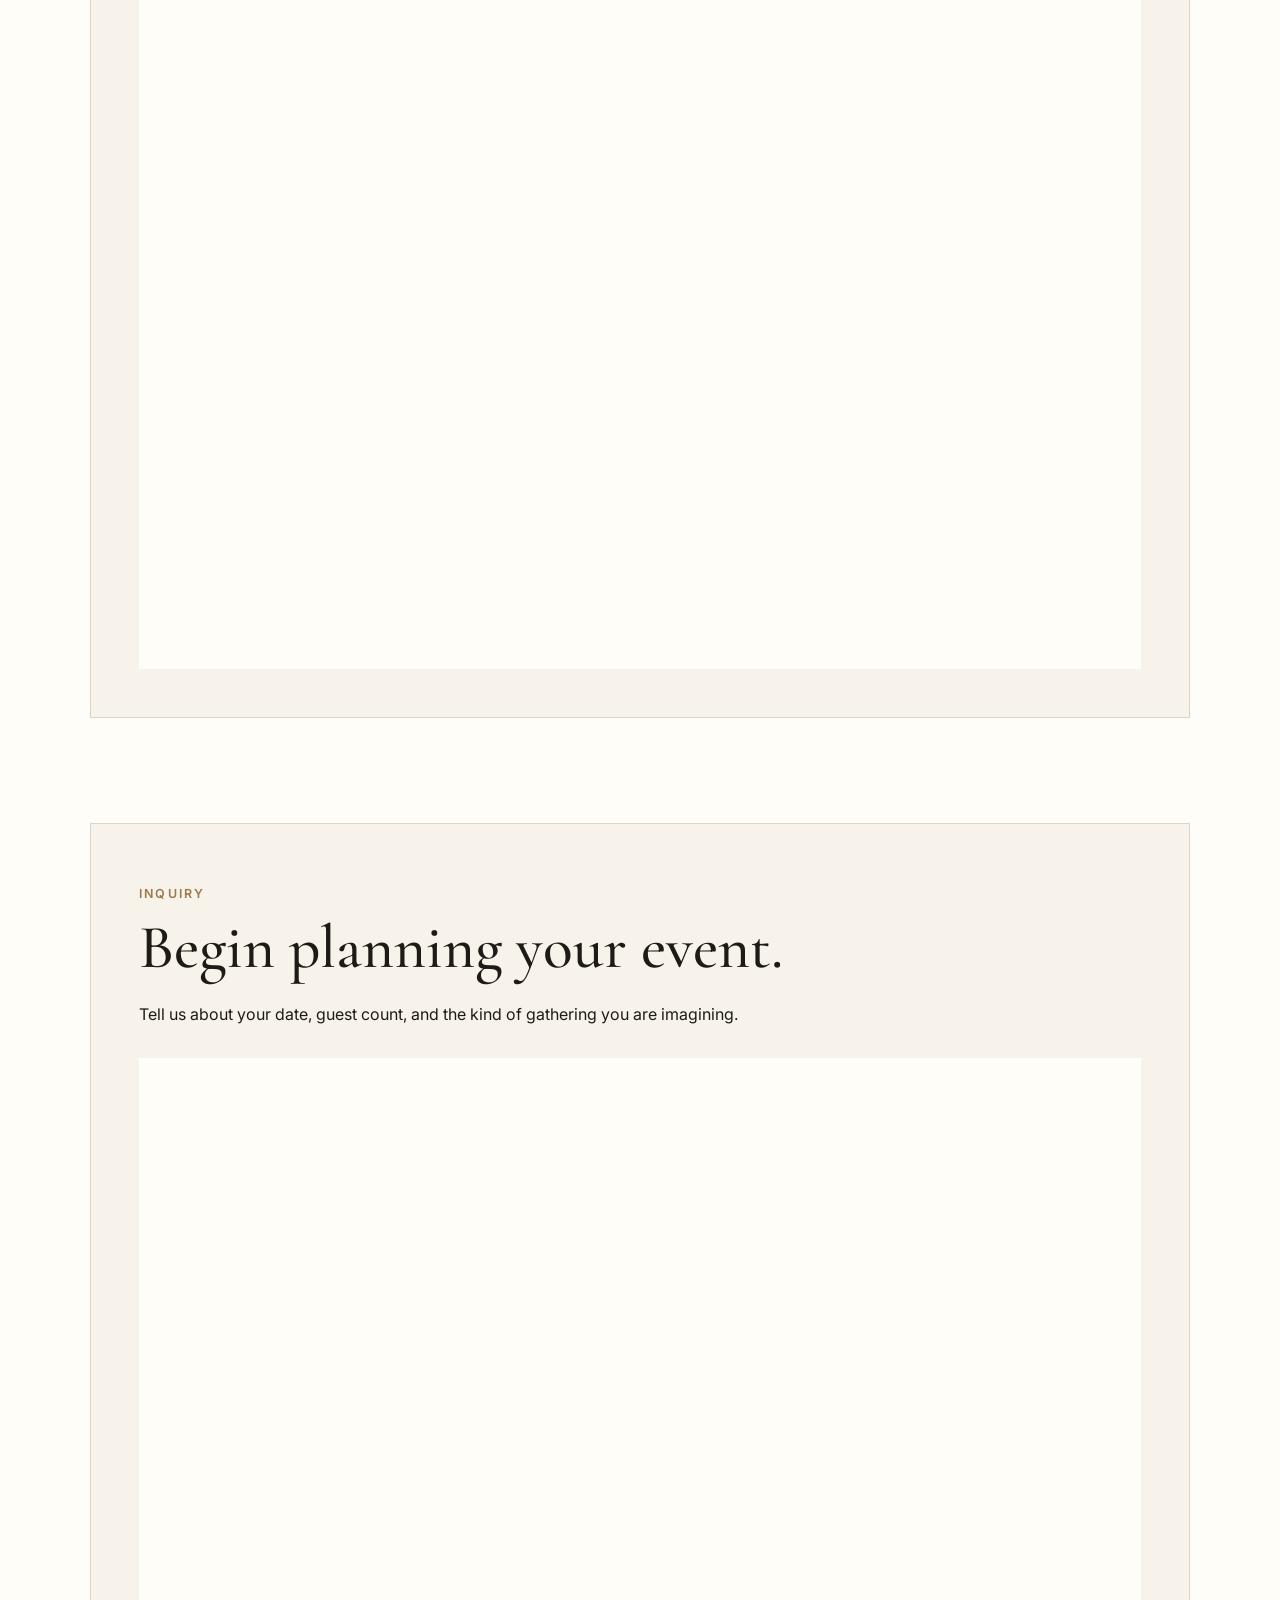
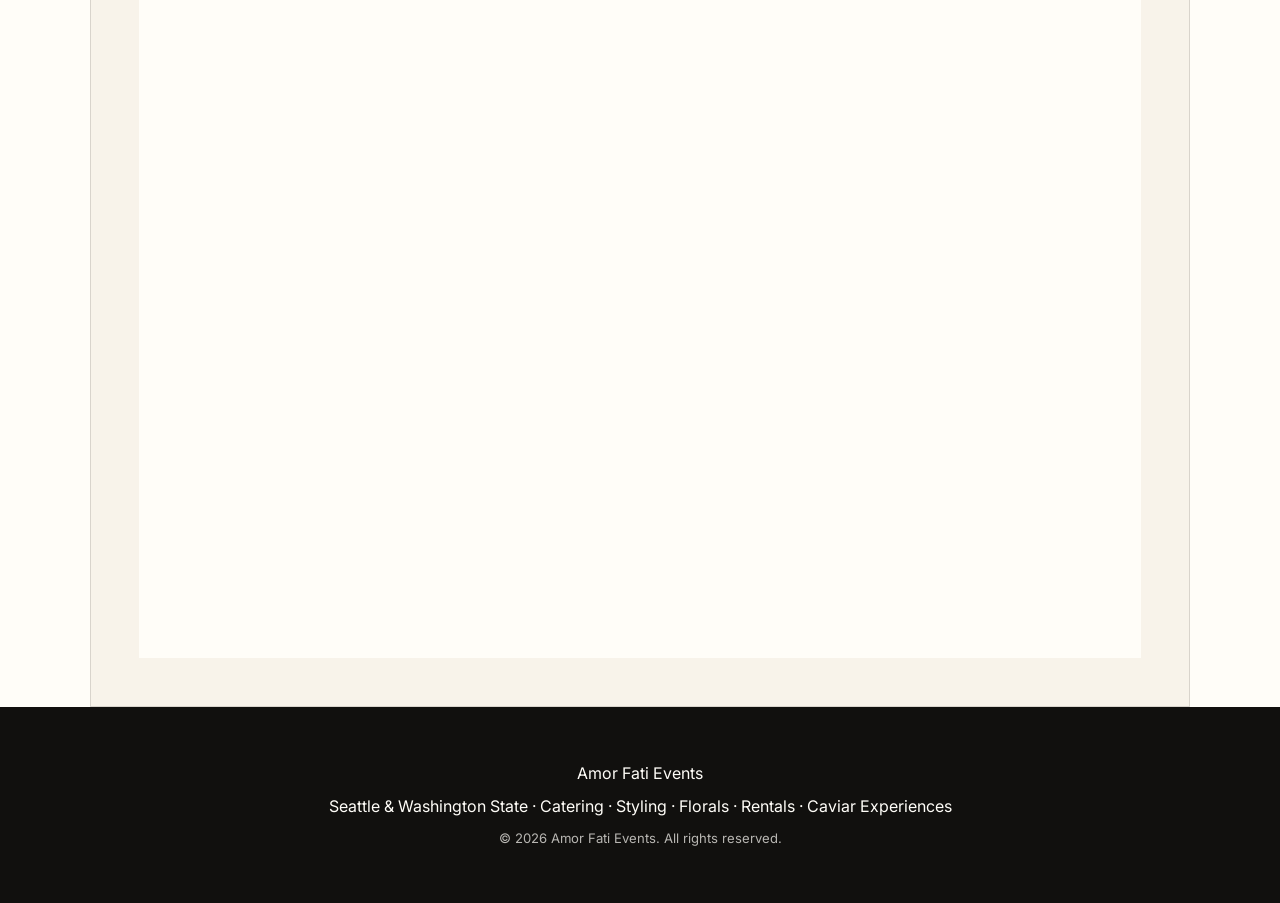
==== commit 5d9c229c: "Update iframe source URL for inquiry form" ====
--- a/index.html
+++ b/index.html
@@ -93,7 +93,7 @@
 
     <div class="curate-form-wrapper">
       <iframe
-        src="PASTE-YOUR-CURATE-FORM-URL-HERE"
+        src="https://go.curate.co/form/1otote5"
         title="Amor Fati Events Inquiry Form"
         loading="lazy"
         scrolling="yes"
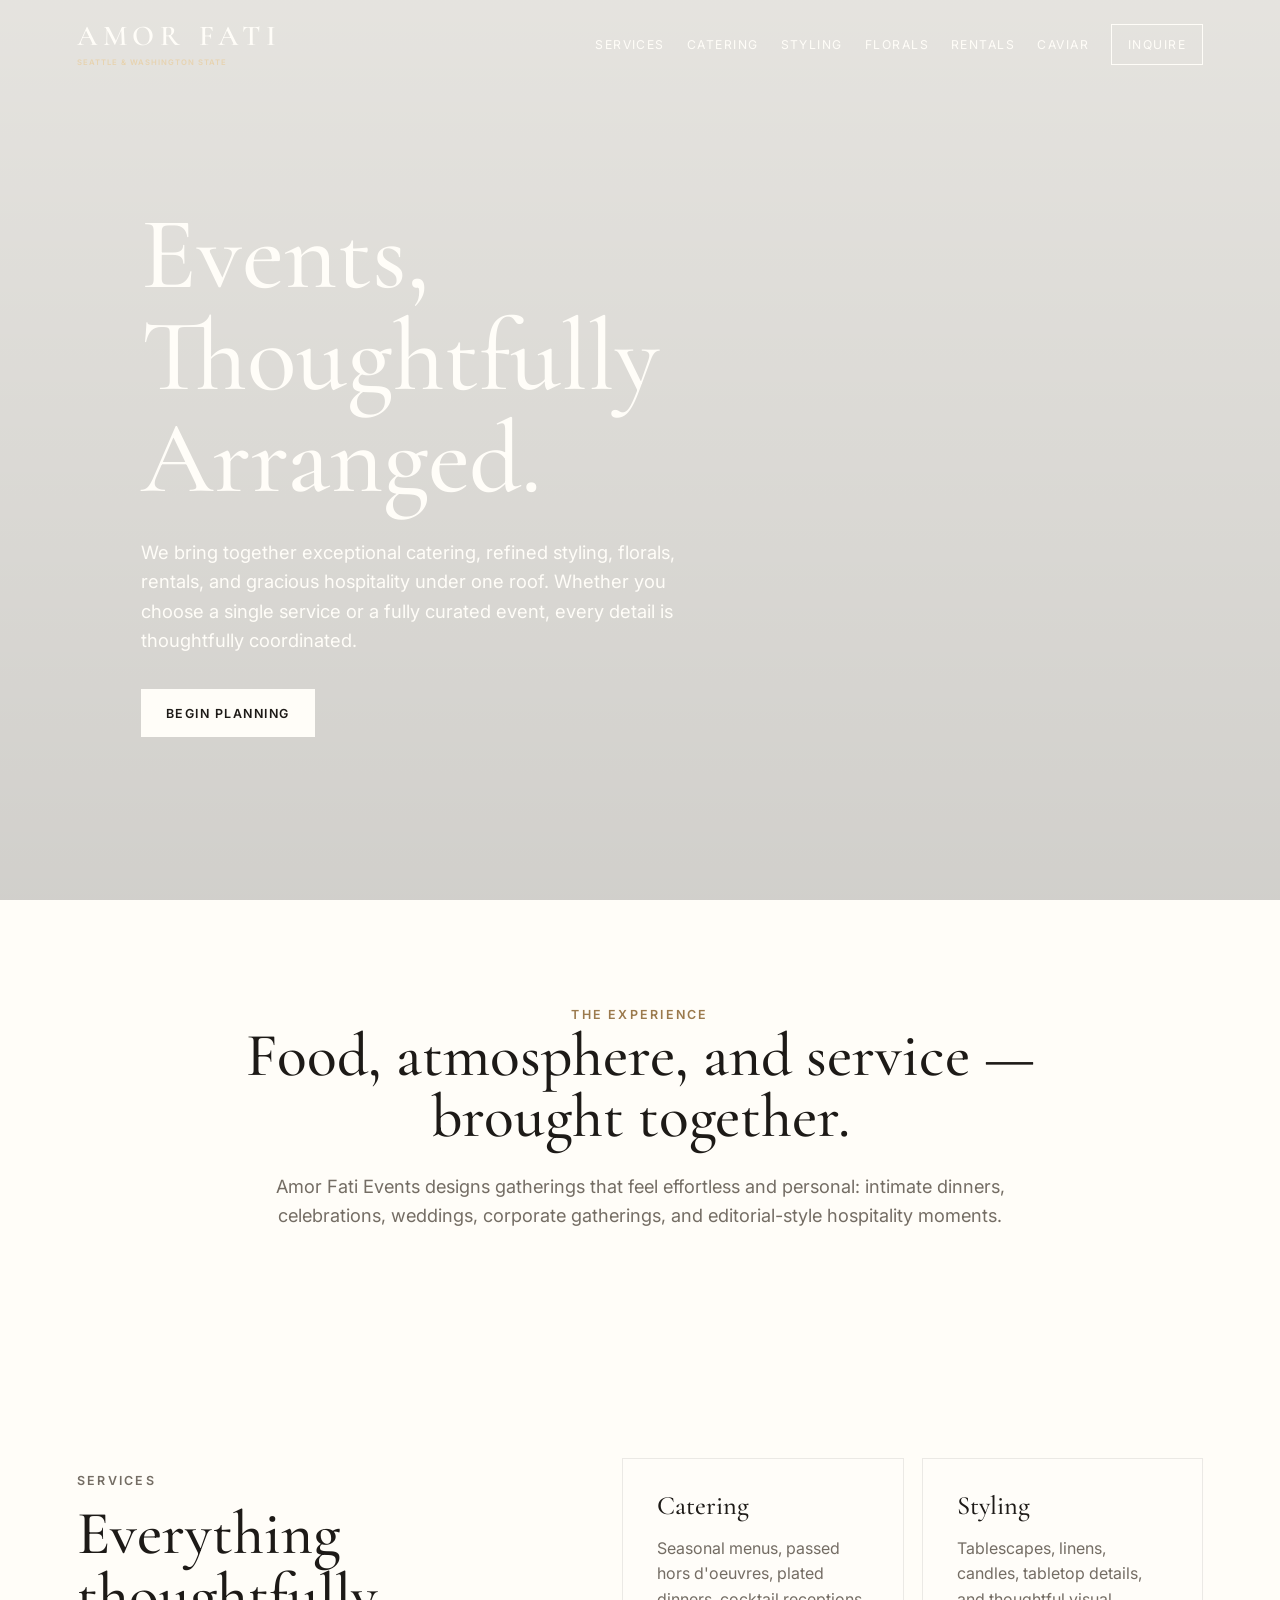
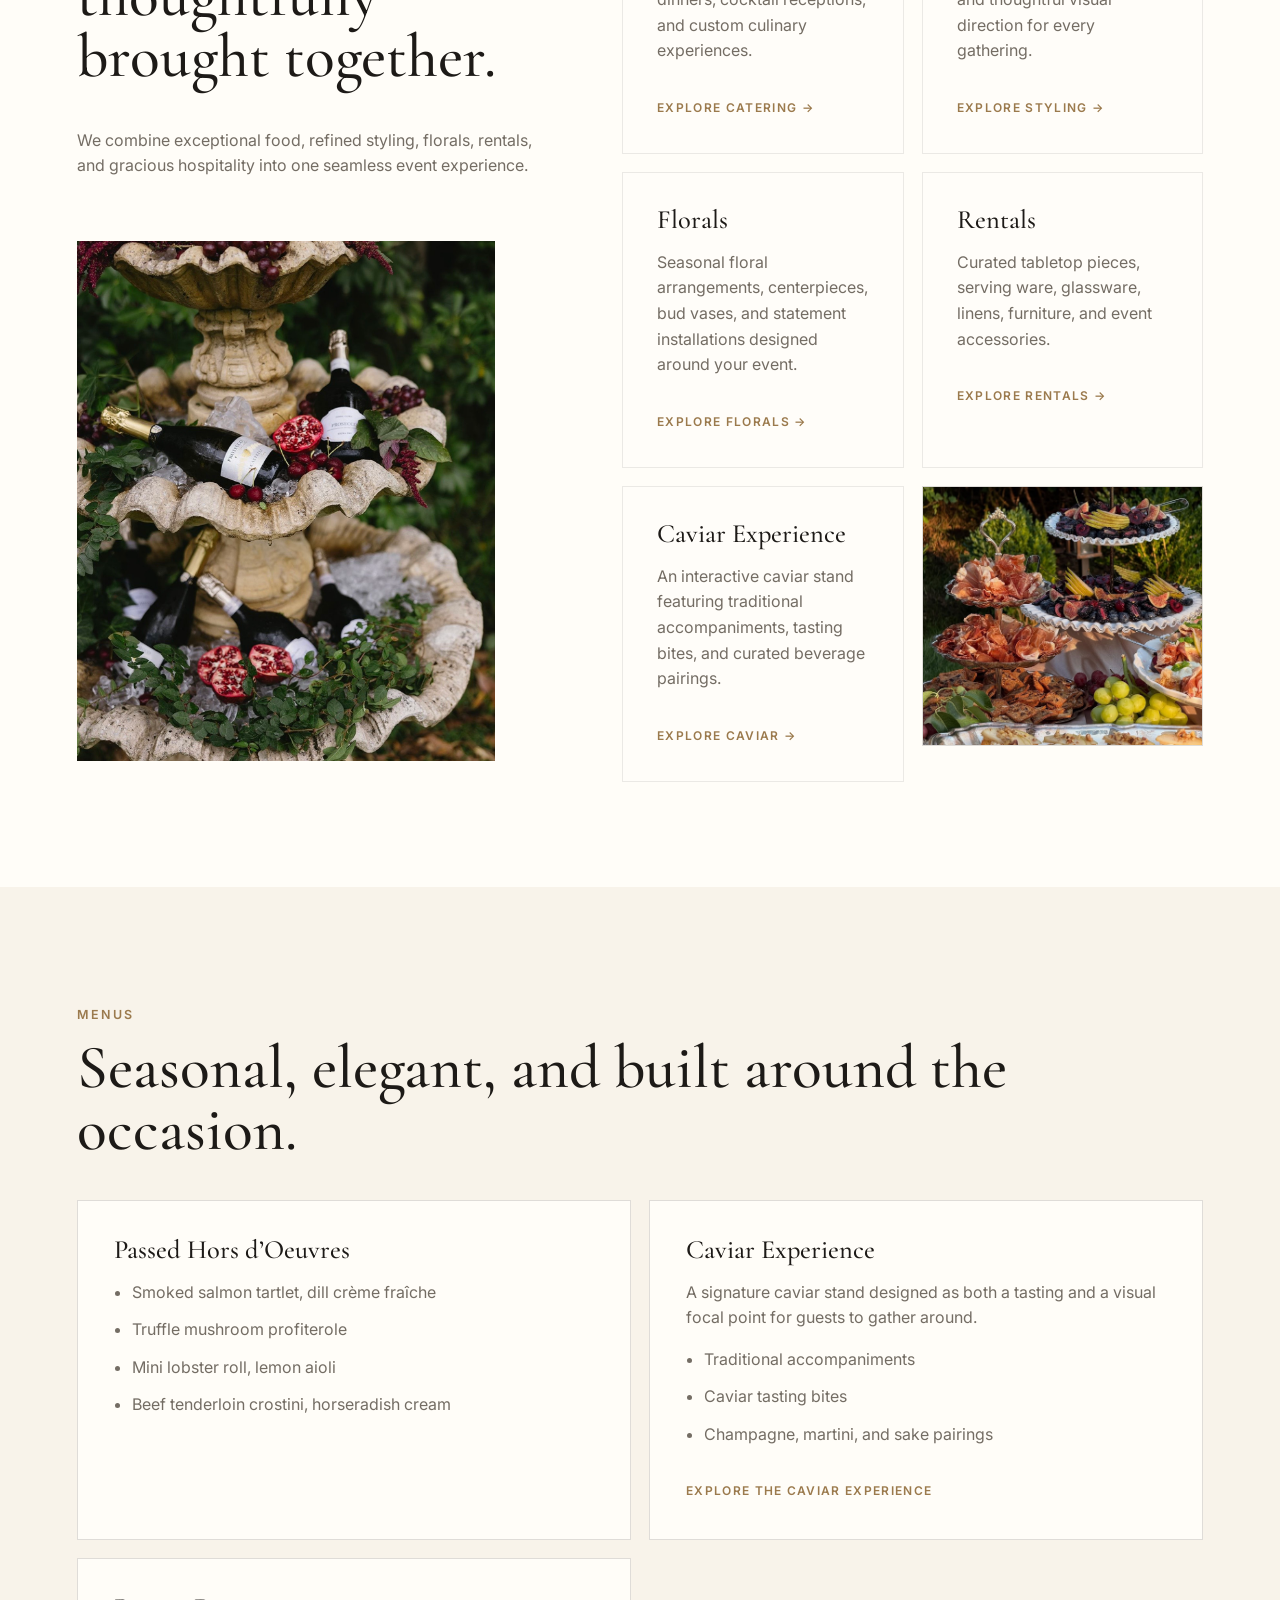
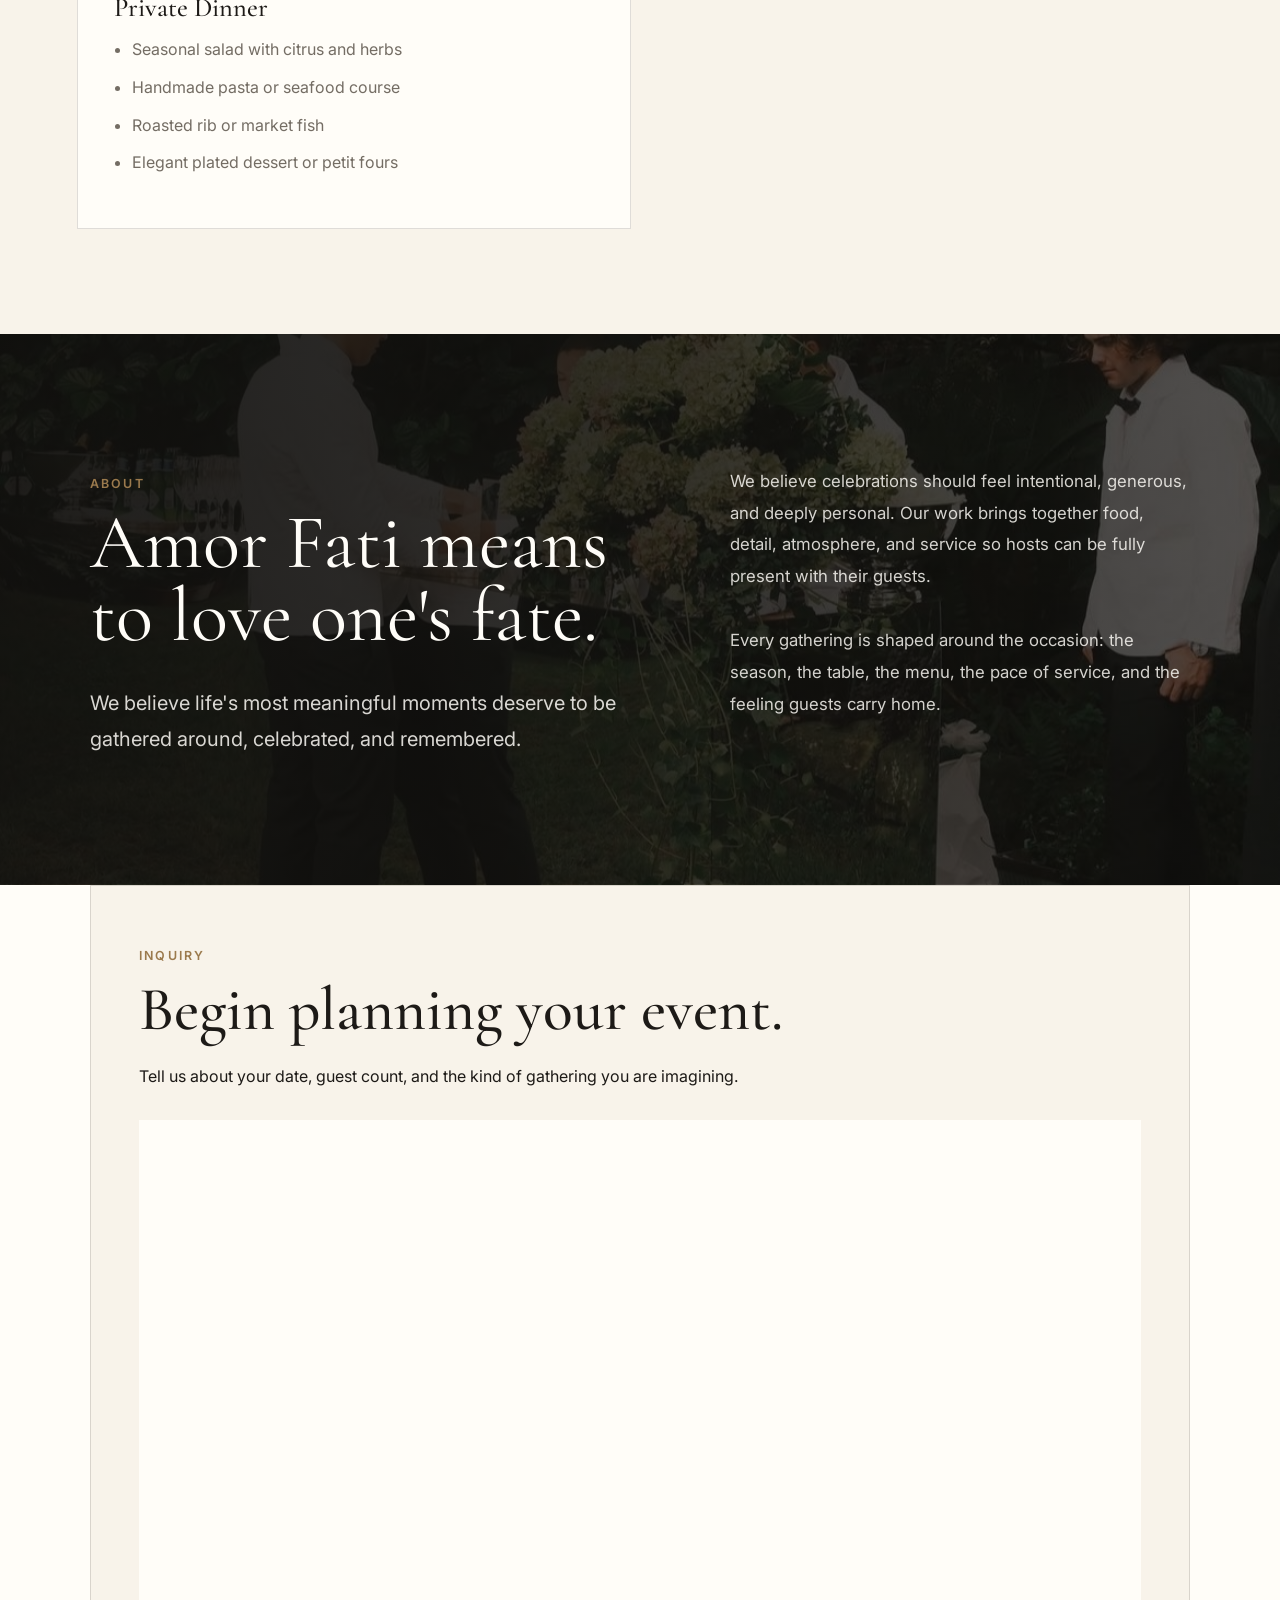
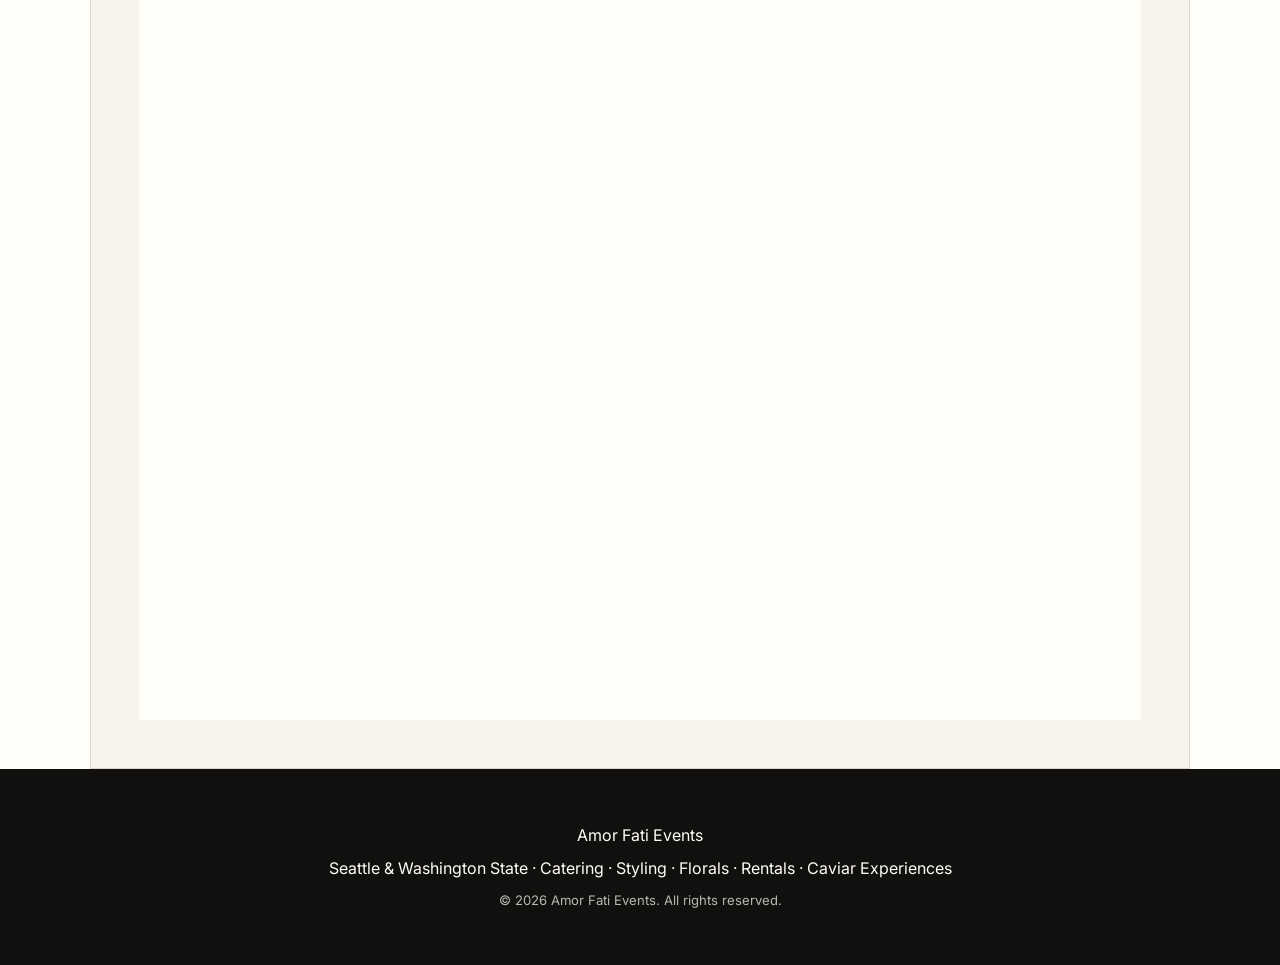
==== commit 45158193: "Update index.html" ====
--- a/index.html
+++ b/index.html
@@ -87,19 +87,7 @@
       the menu, the pace of service, and the feeling guests carry home.
     </p>
   </div>
-</section>
-<section class="section inquiry" id="inquiry">
-  <div class="inquiry-box">
 
-    <div class="curate-form-wrapper">
-      <iframe
-        src="https://go.curate.co/form/1otote5"
-        title="Amor Fati Events Inquiry Form"
-        loading="lazy"
-        scrolling="yes"
-        style="display:block; width:100%; height:1200px; border:0;"
-      ></iframe>
-    </div>
 
   </div>
 </section>
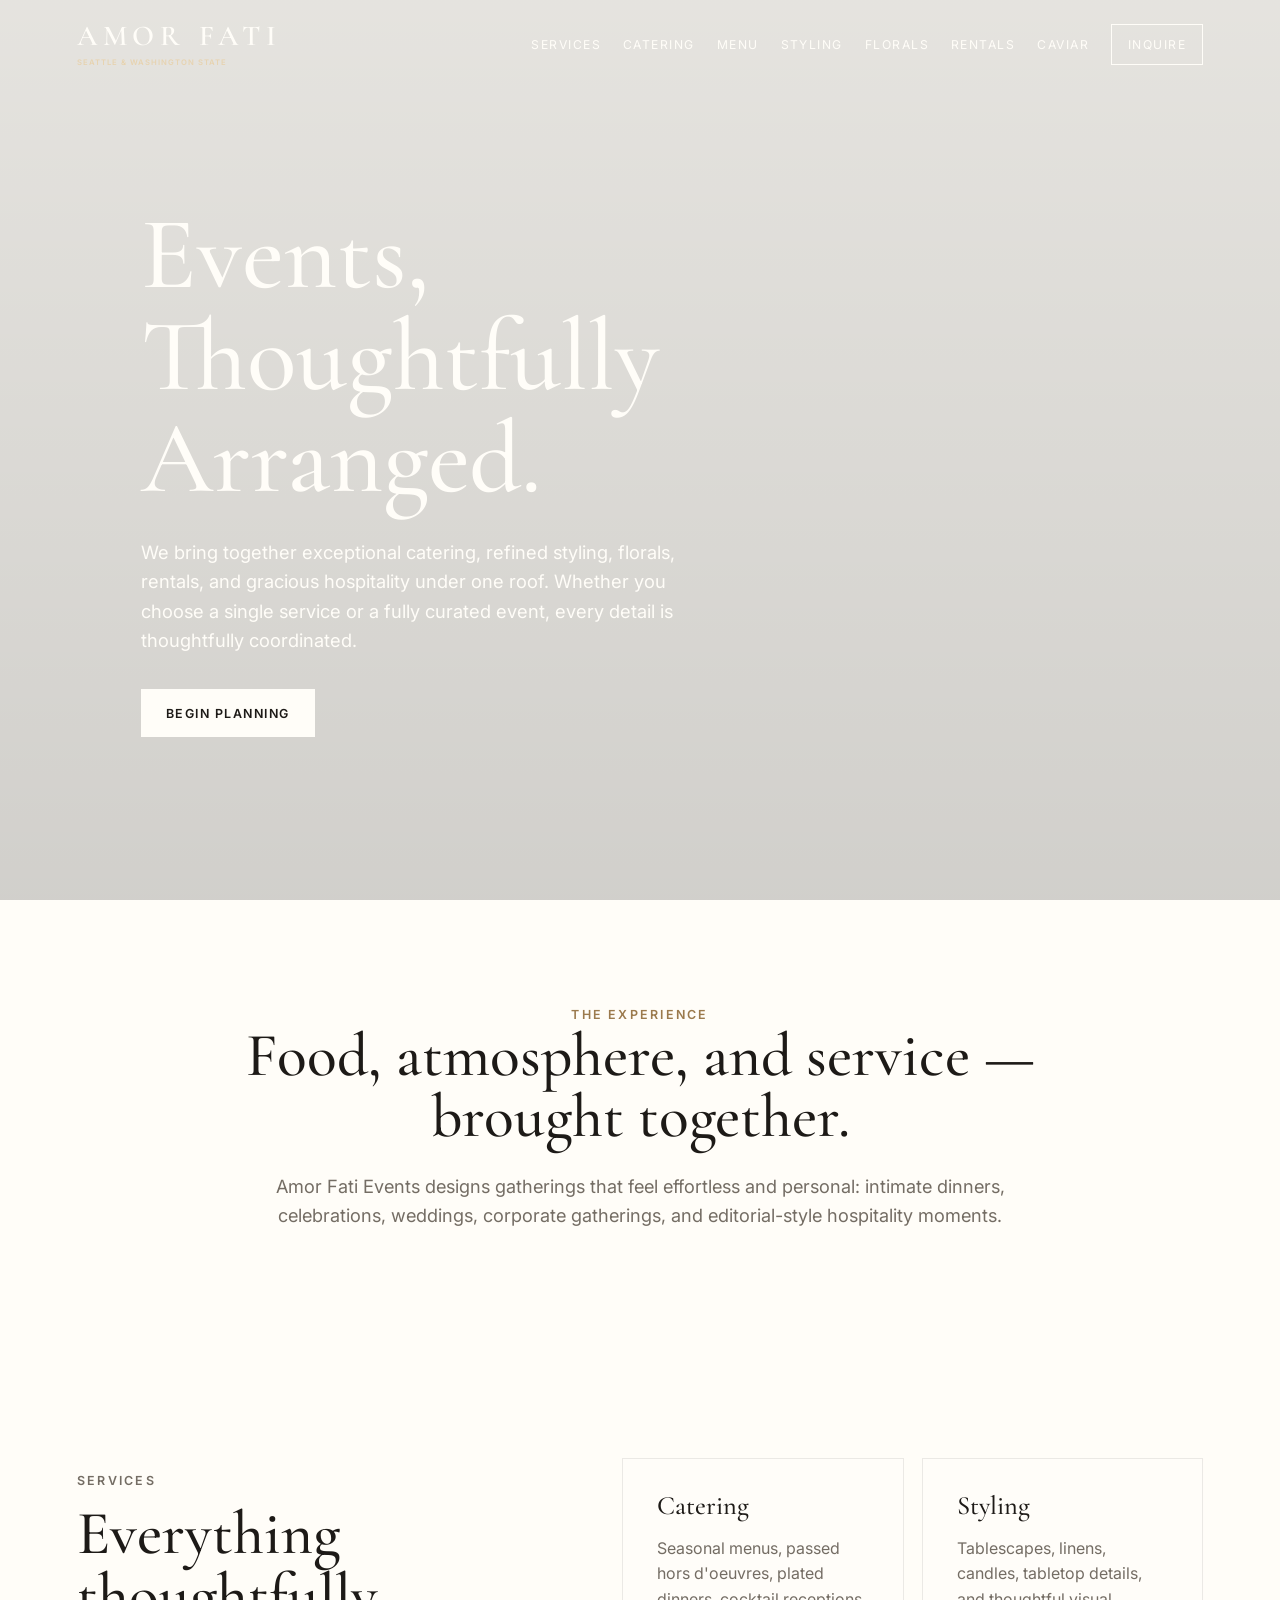
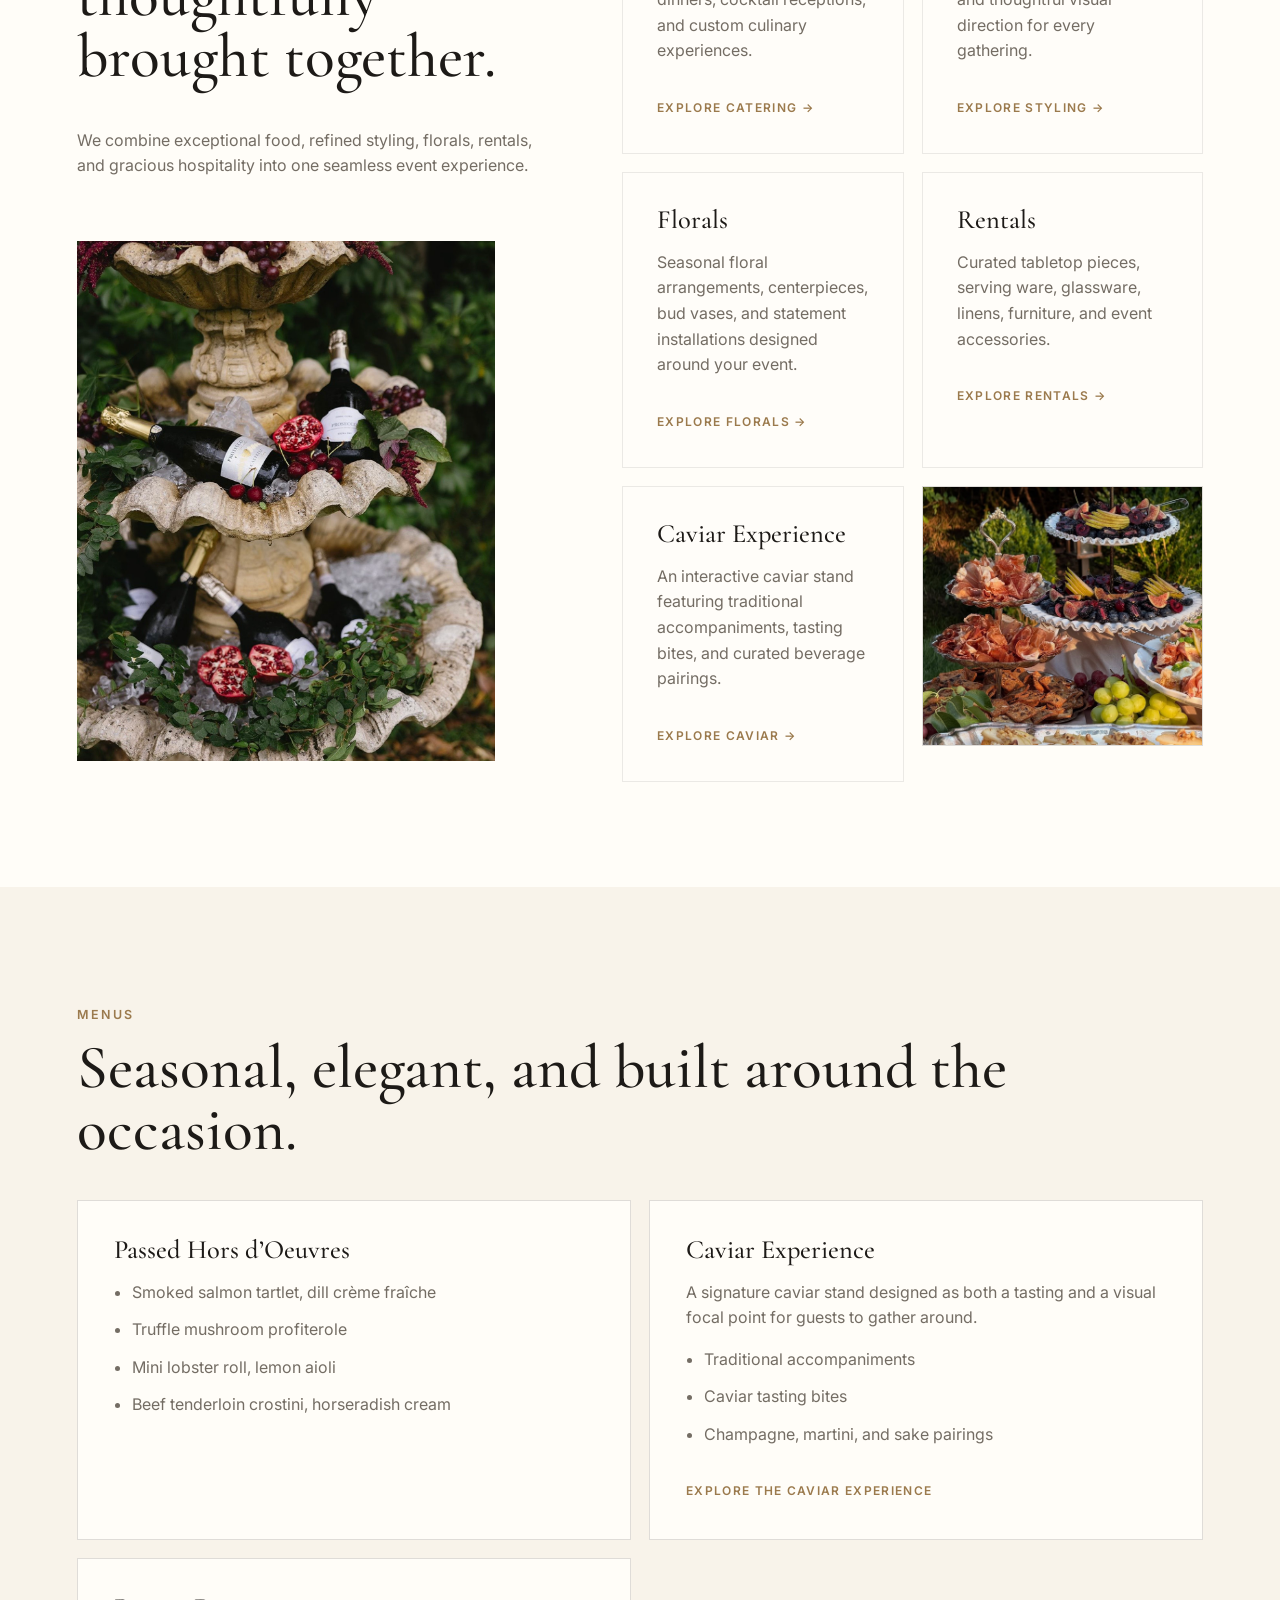
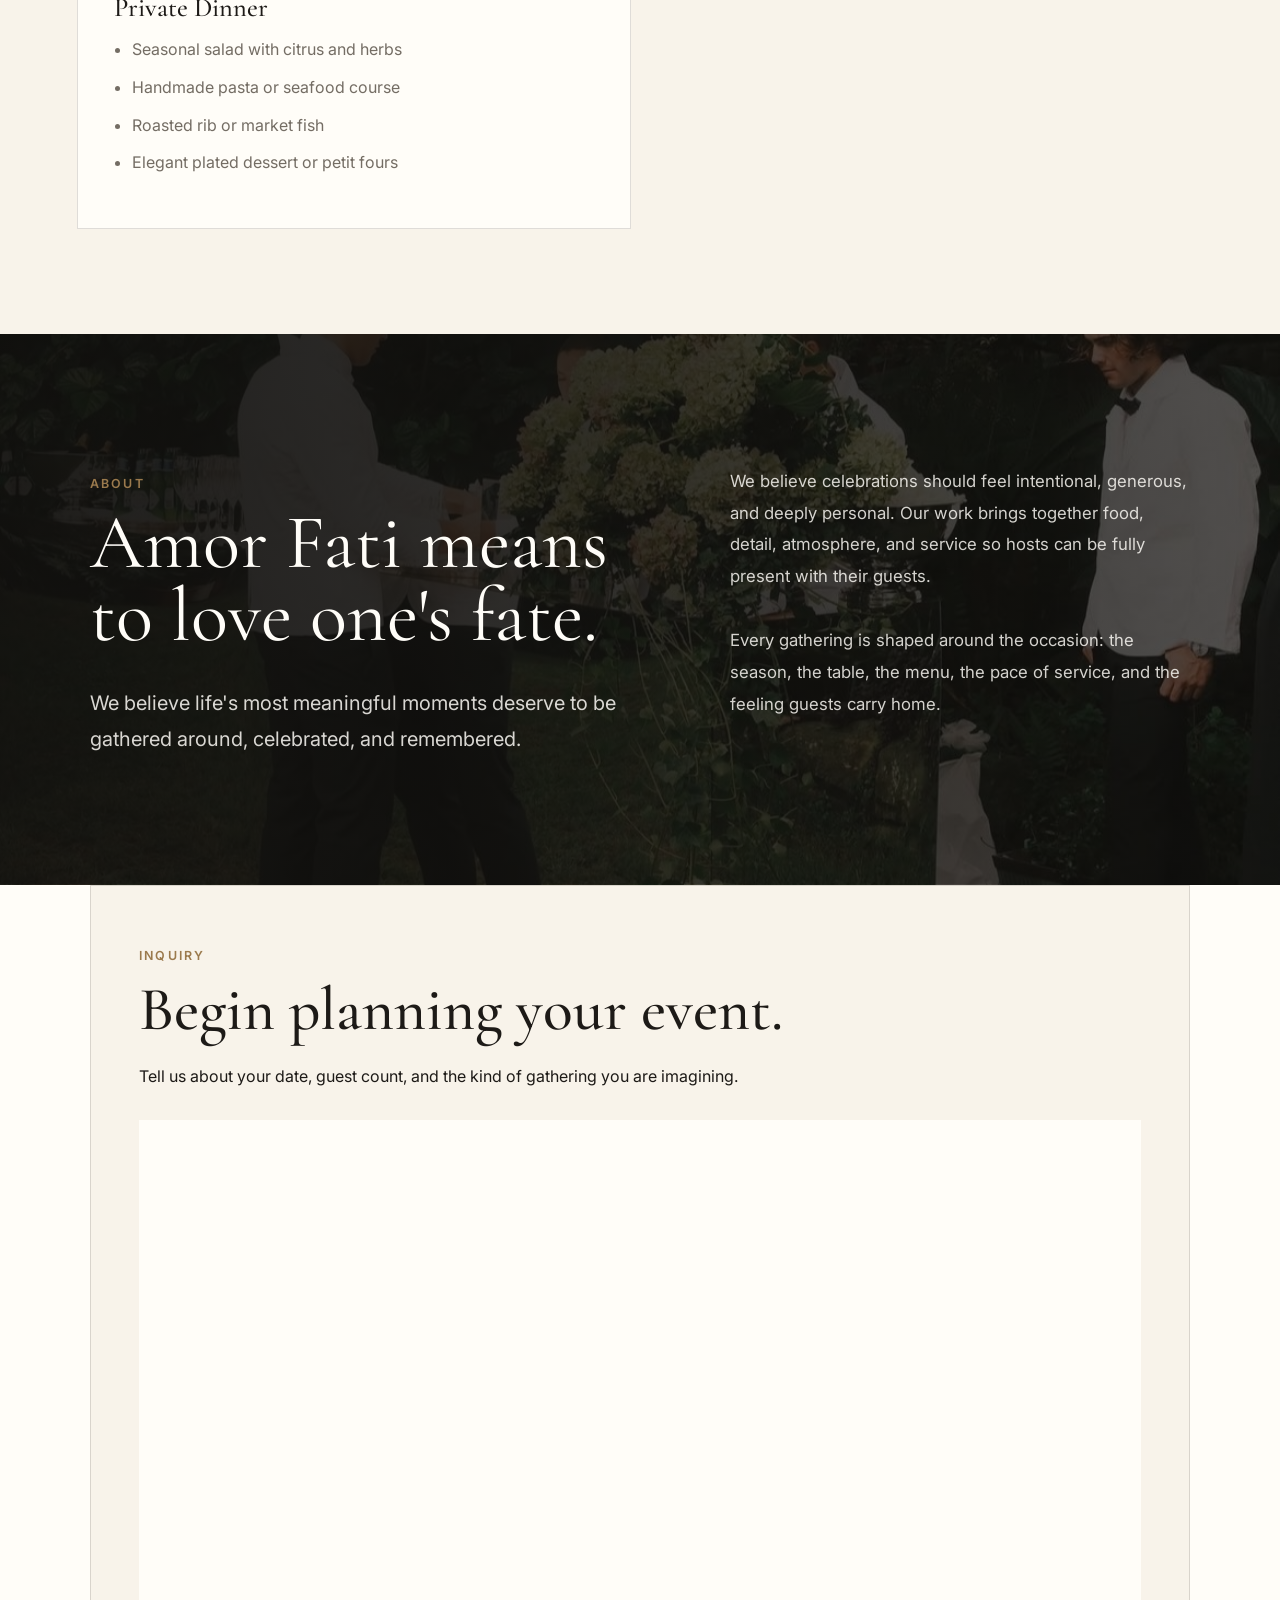
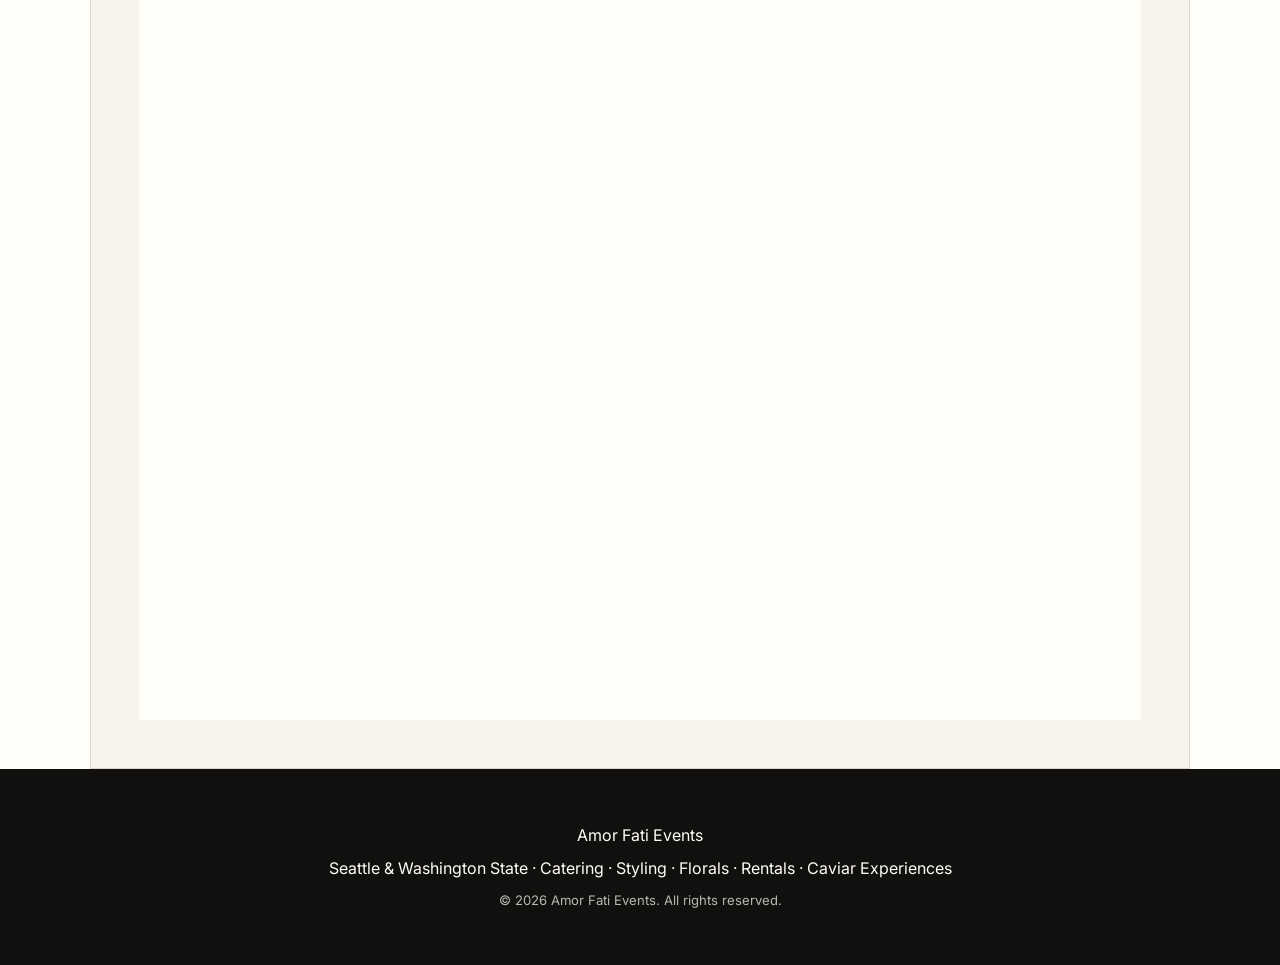
==== commit 507f6683: "Update index.html" ====
--- a/index.html
+++ b/index.html
@@ -7,6 +7,7 @@
   <nav class="site-nav">
     <a href="index.html#services">Services</a>
     <a href="catering.html">Catering</a>
+      <a href="menu.html">Menu</a>
     <a href="styling.html">Styling</a>
     <a href="florals.html">Florals</a>
     <a href="rentals.html">Rentals</a>
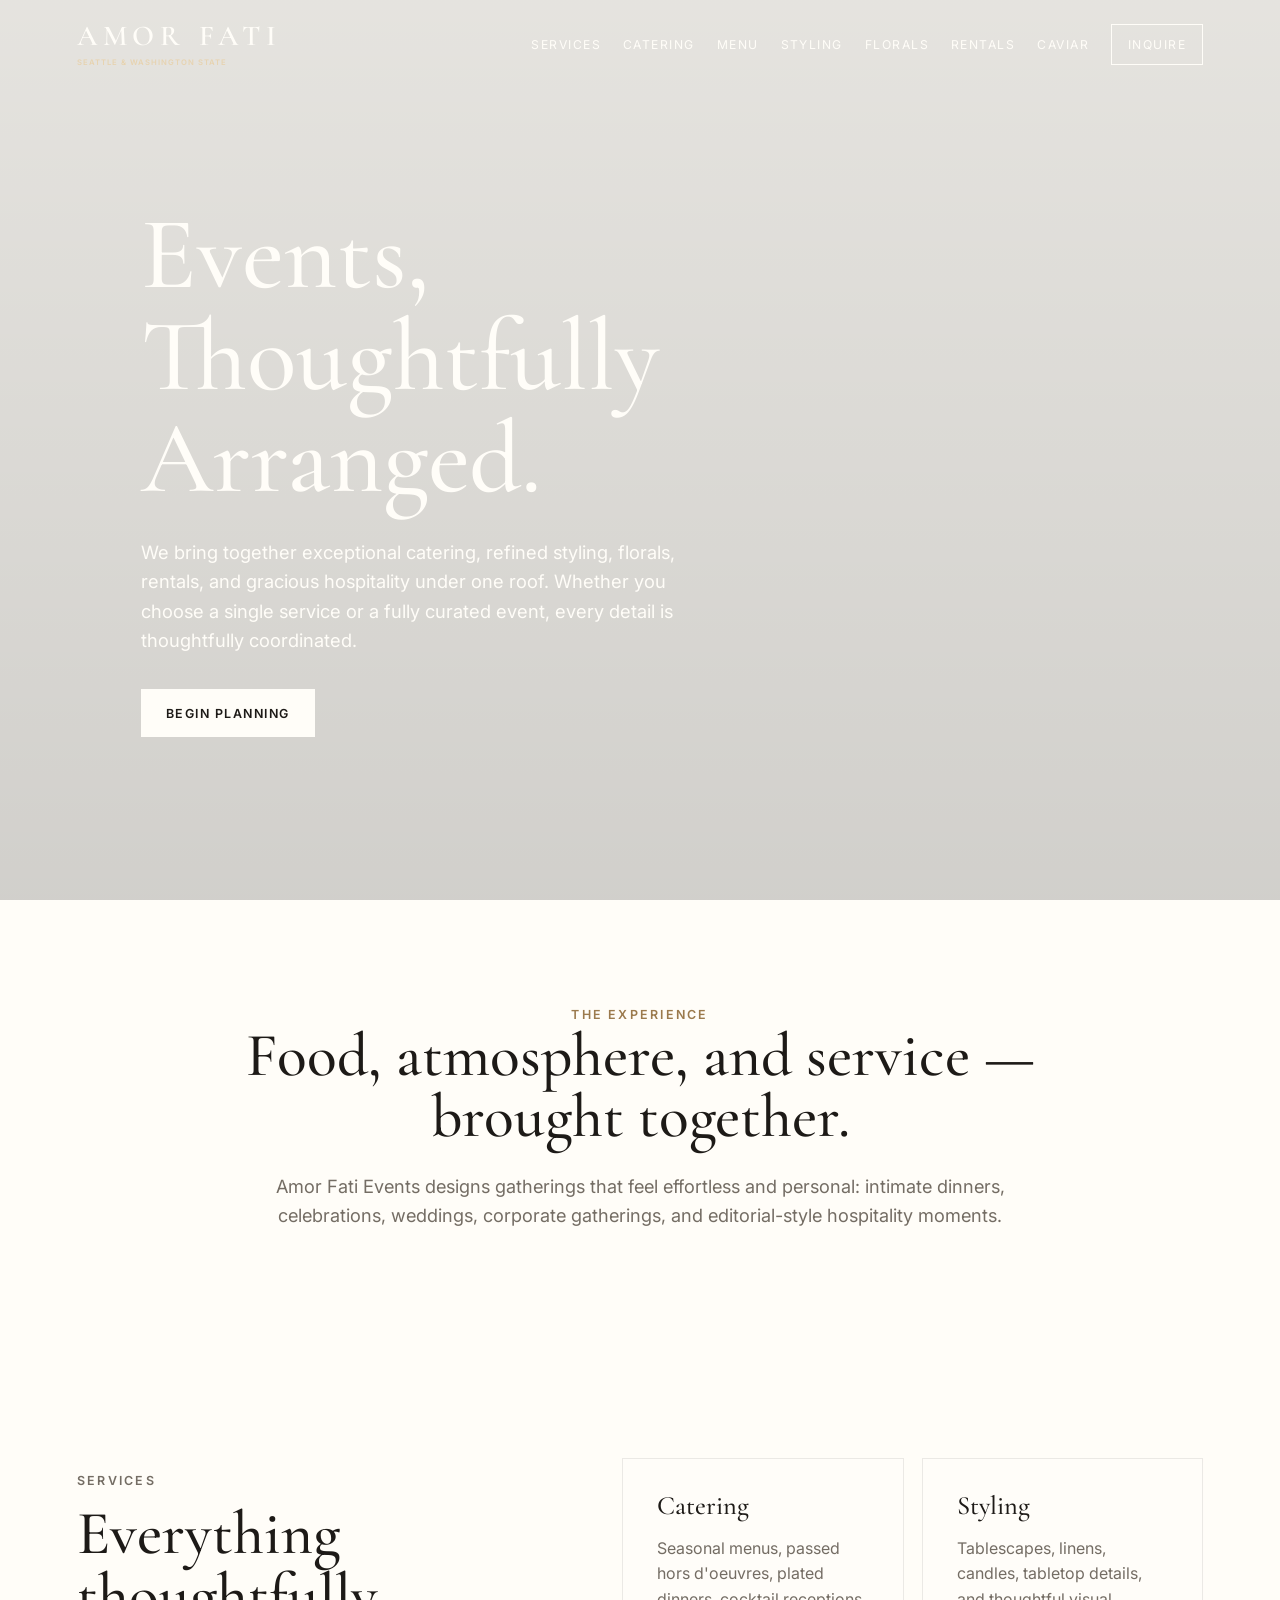
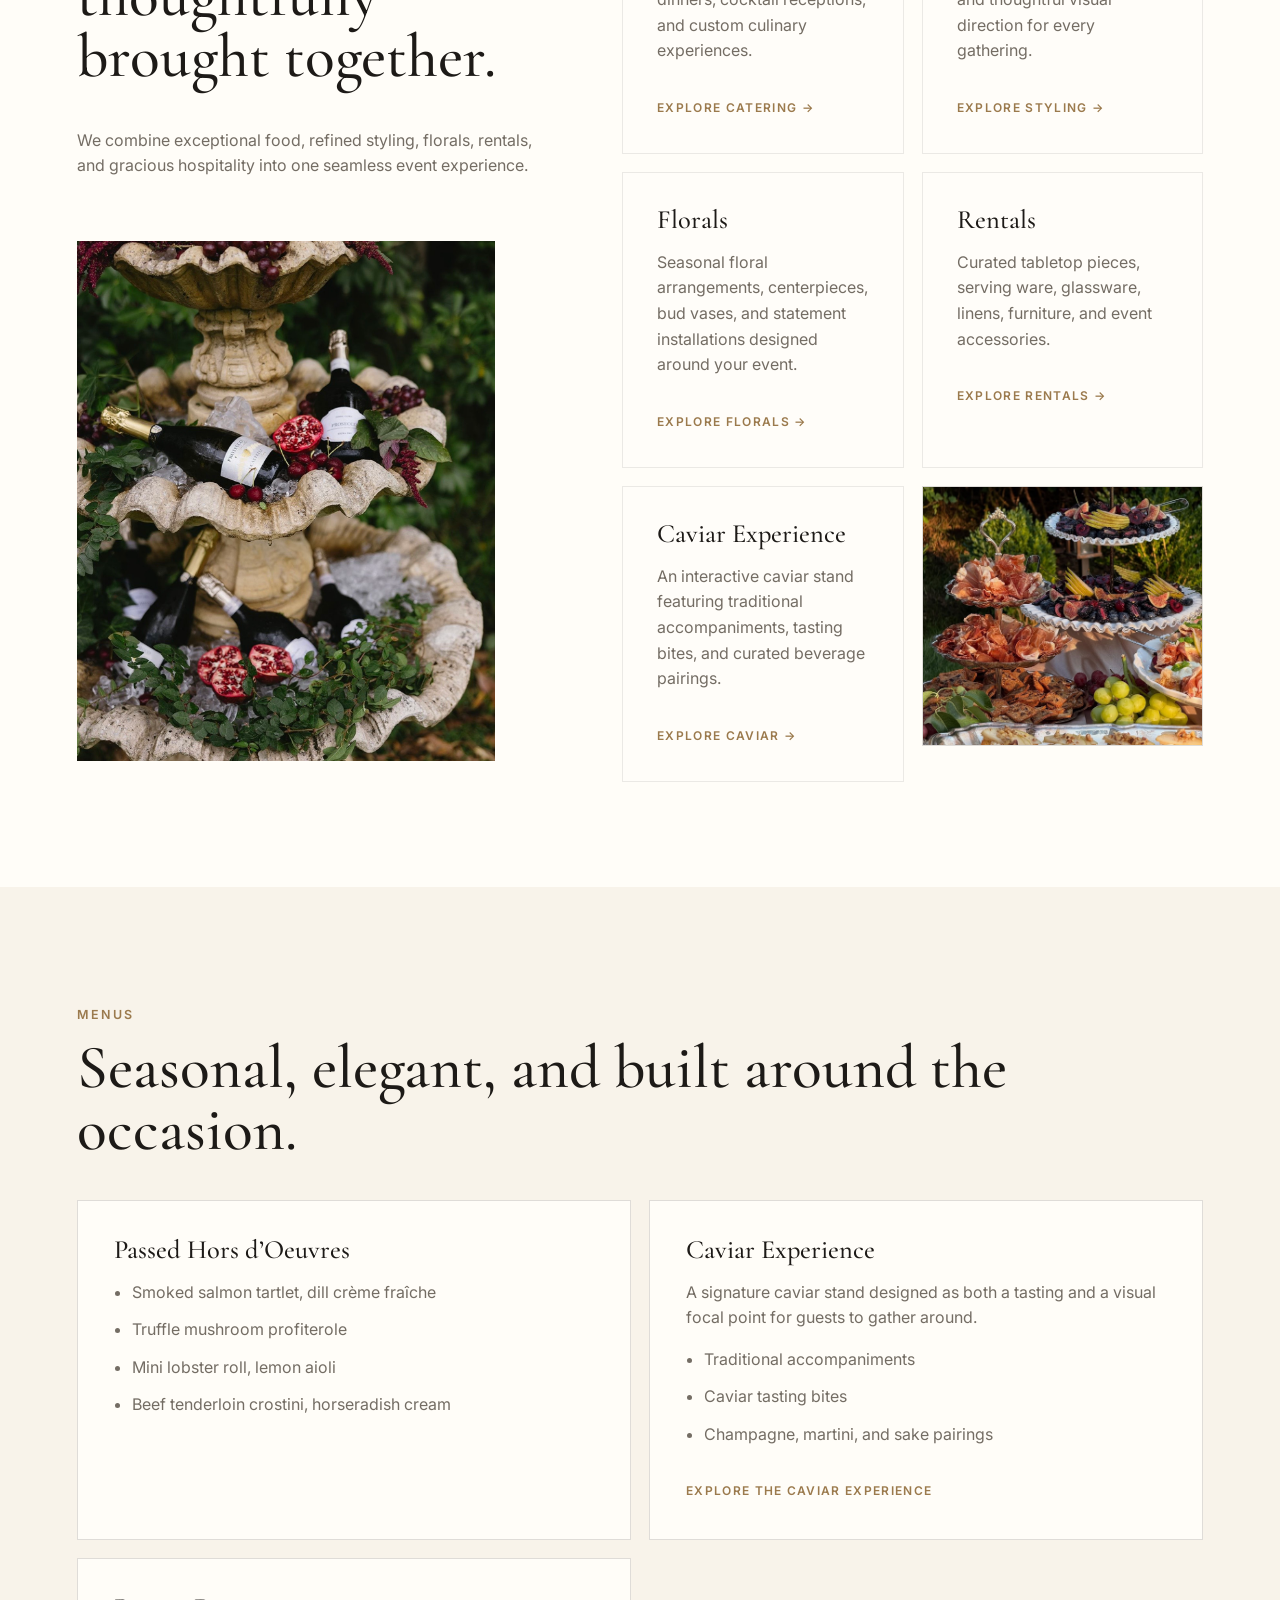
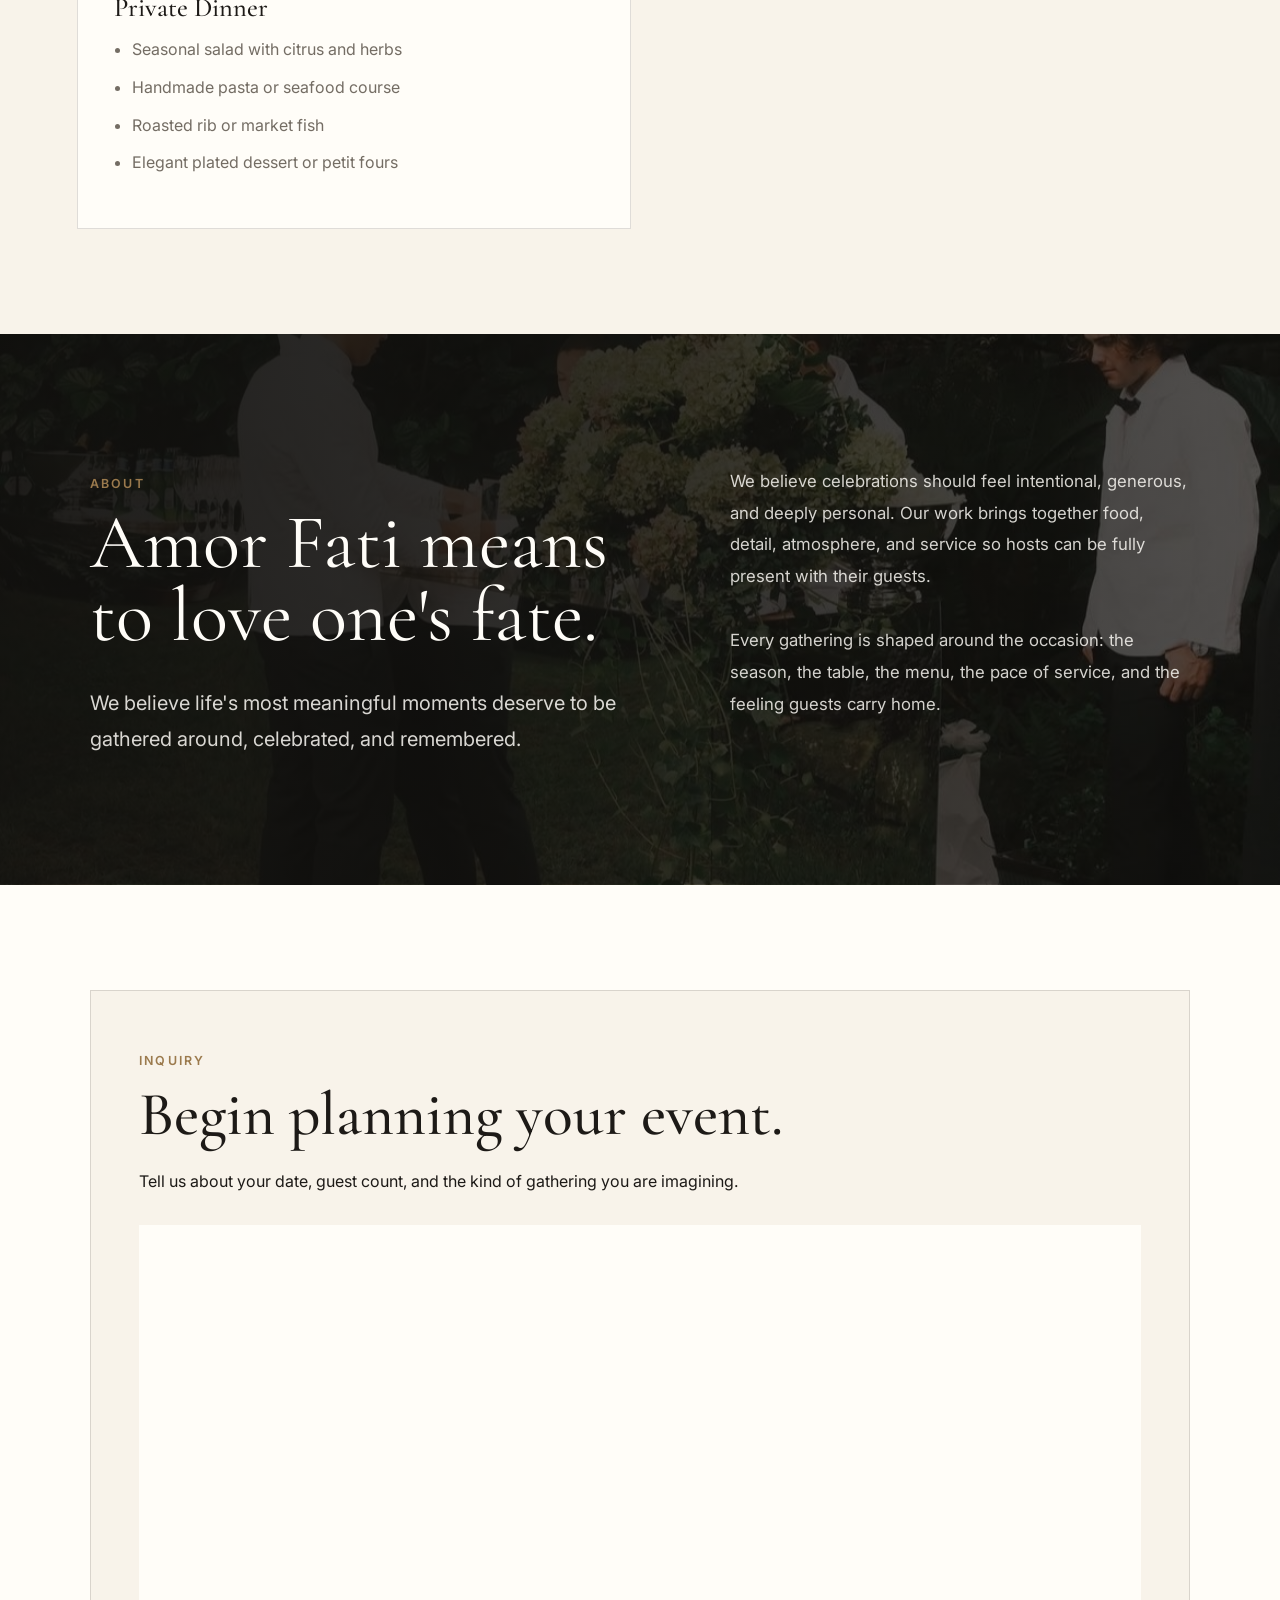
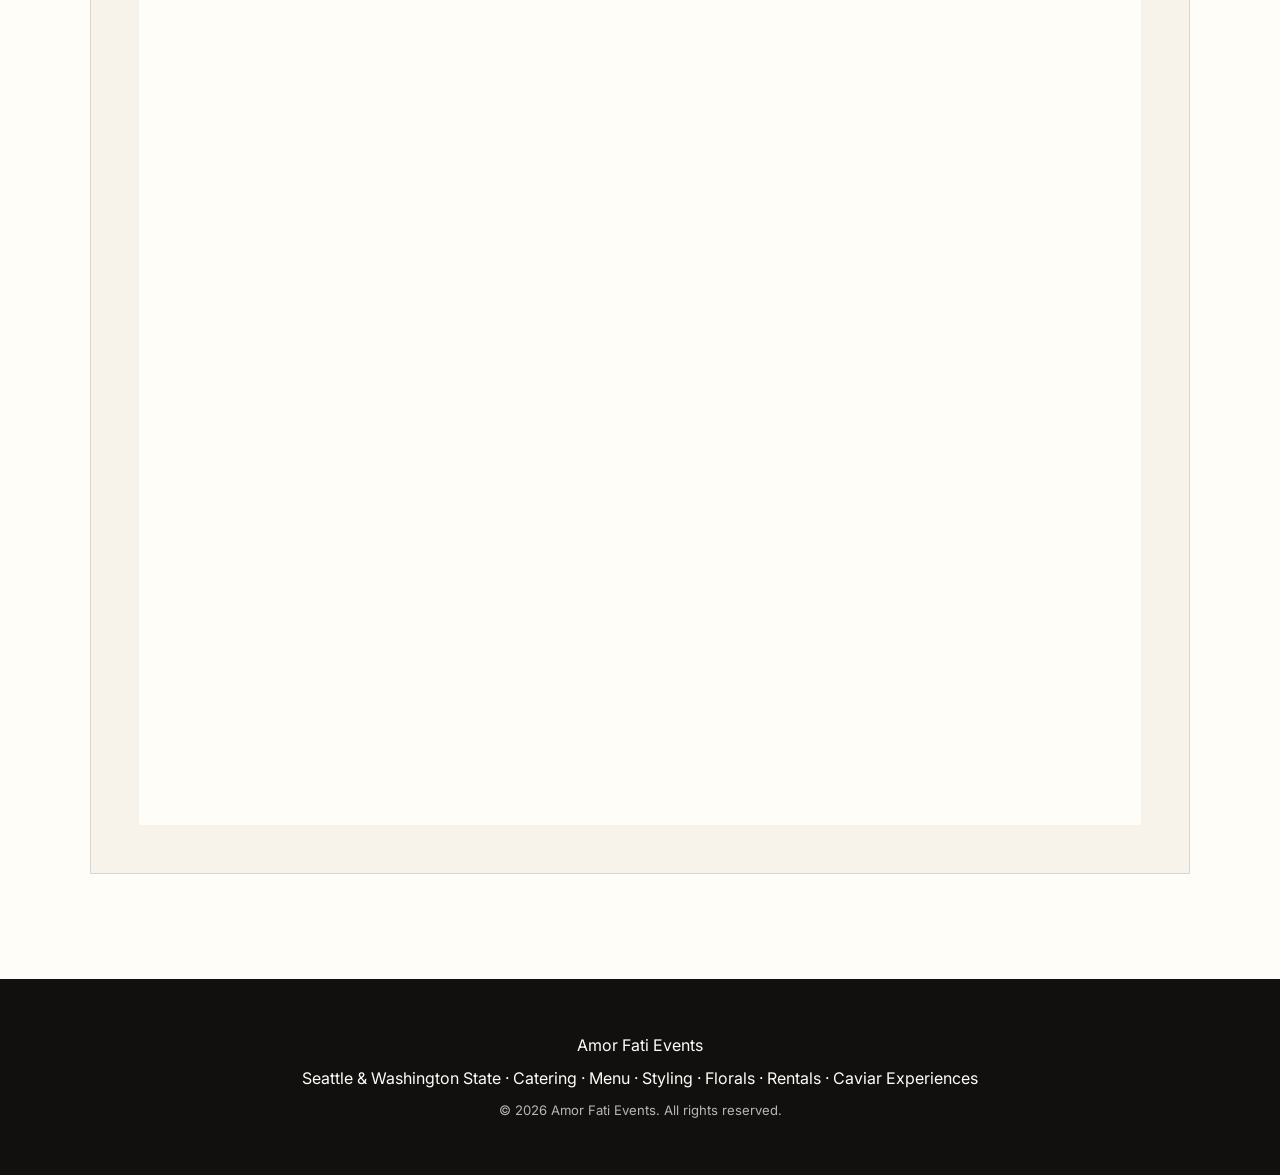
==== commit 24e58373: "Update index.html" ====
--- a/index.html
+++ b/index.html
@@ -87,12 +87,12 @@
       Every gathering is shaped around the occasion: the season, the table,
       the menu, the pace of service, and the feeling guests carry home.
     </p>
-  </div>
-
 
   </div>
 </section>
+<section class="section inquiry" id="inquiry">
   <div class="inquiry-box">
+
     <p class="section-kicker">Inquiry</p>
 
     <h2>Begin planning your event.</h2>
@@ -102,21 +102,24 @@
       you are imagining.
     </p>
 
- <div class="curate-form-wrapper">
-  <iframe
-    src="https://go.curate.co/form/1otote5"
-    title="Amor Fati Events Inquiry Form"
-    loading="lazy"
-    scrolling="yes"
-    style="display:block; width:100%; height:1200px; border:0;"
-  ></iframe>
-</div>
-</section></div></section>
+    <div class="curate-form-wrapper">
+      <iframe
+        src="https://go.curate.co/form/1otote5"
+        title="Amor Fati Events Inquiry Form"
+        loading="lazy"
+        scrolling="yes"
+        style="display:block; width:100%; height:1200px; border:0;"
+      ></iframe>
+    </div>
+
+  </div>
+</section>
 </main><footer class="site-footer">
 <p><a href="index.html" class="footer-brand">Amor Fati Events</a></p>
  <p class="footer-links">
   Seattle &amp; Washington State ·
   <a href="catering.html">Catering</a> ·
+  <a href="menu.html">Menu</a> ·
   <a href="styling.html">Styling</a> ·
   <a href="florals.html">Florals</a> ·
   <a href="rentals.html">Rentals</a> ·
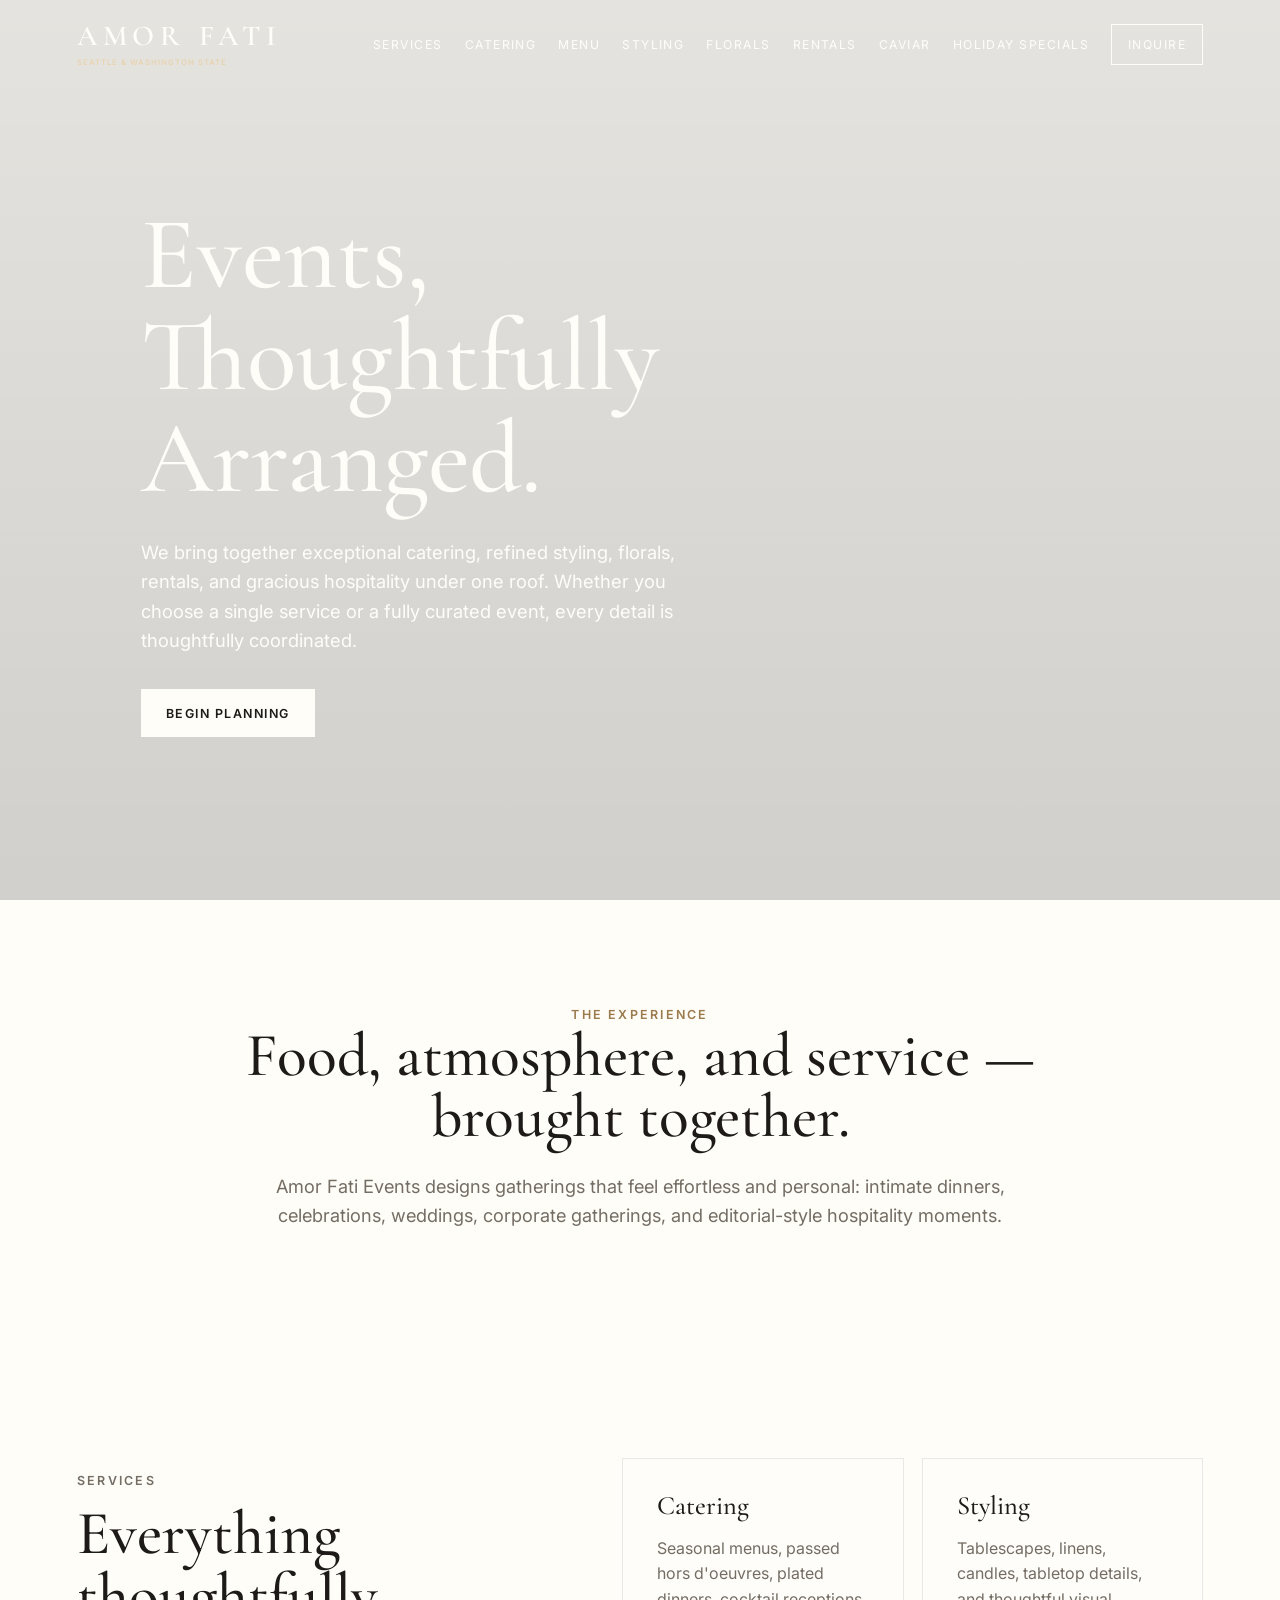
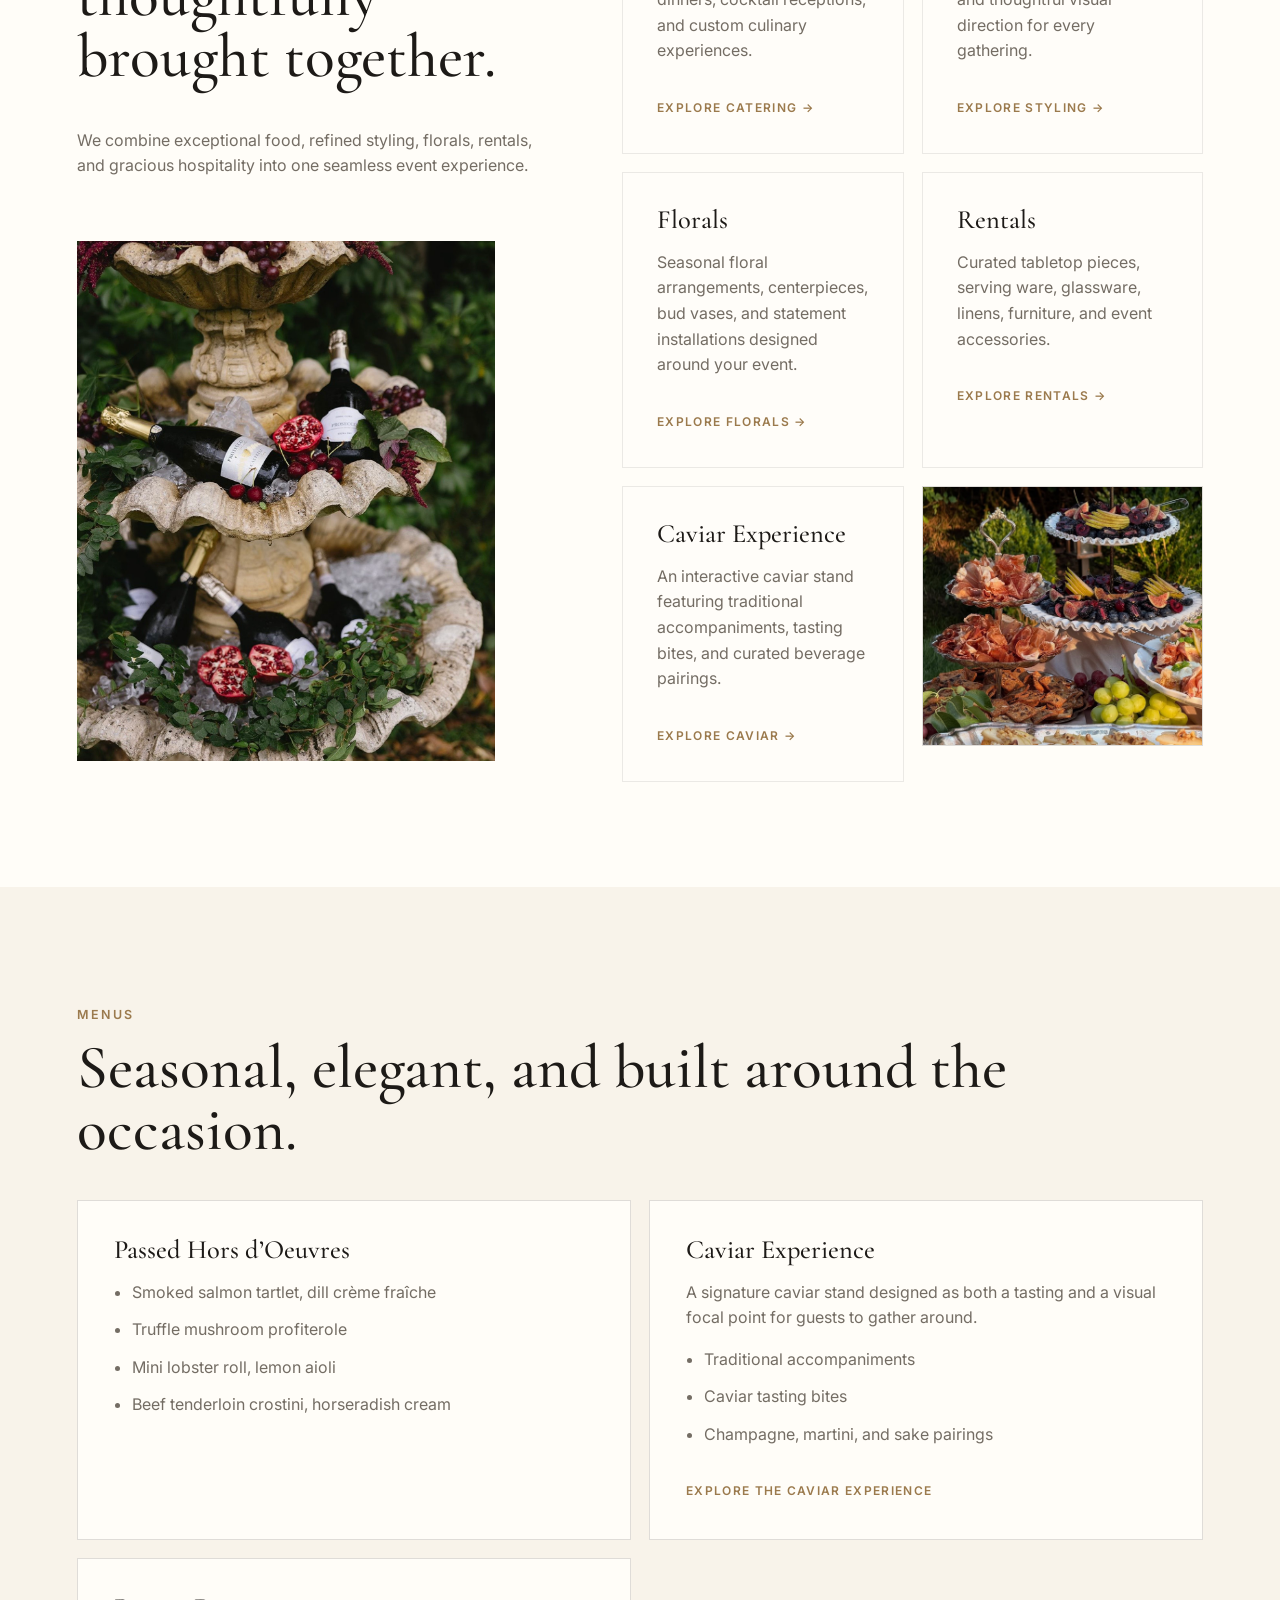
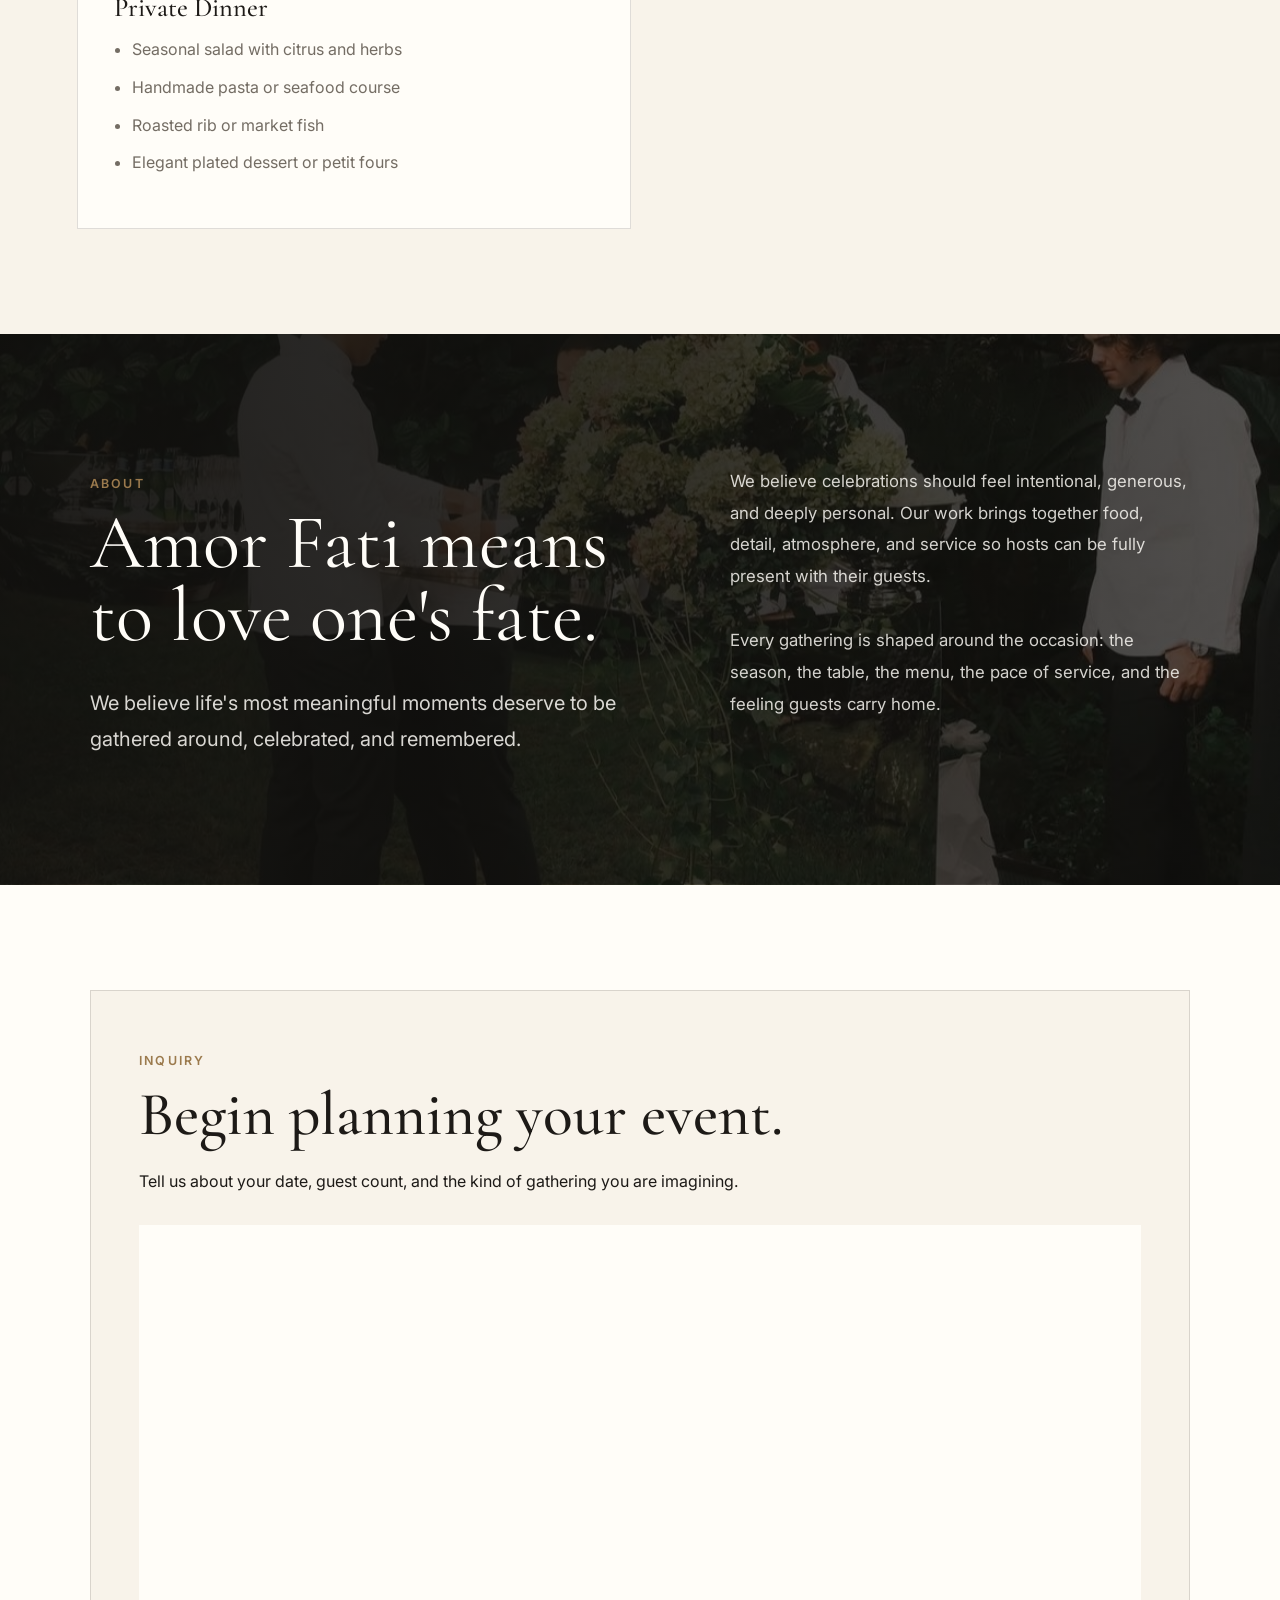
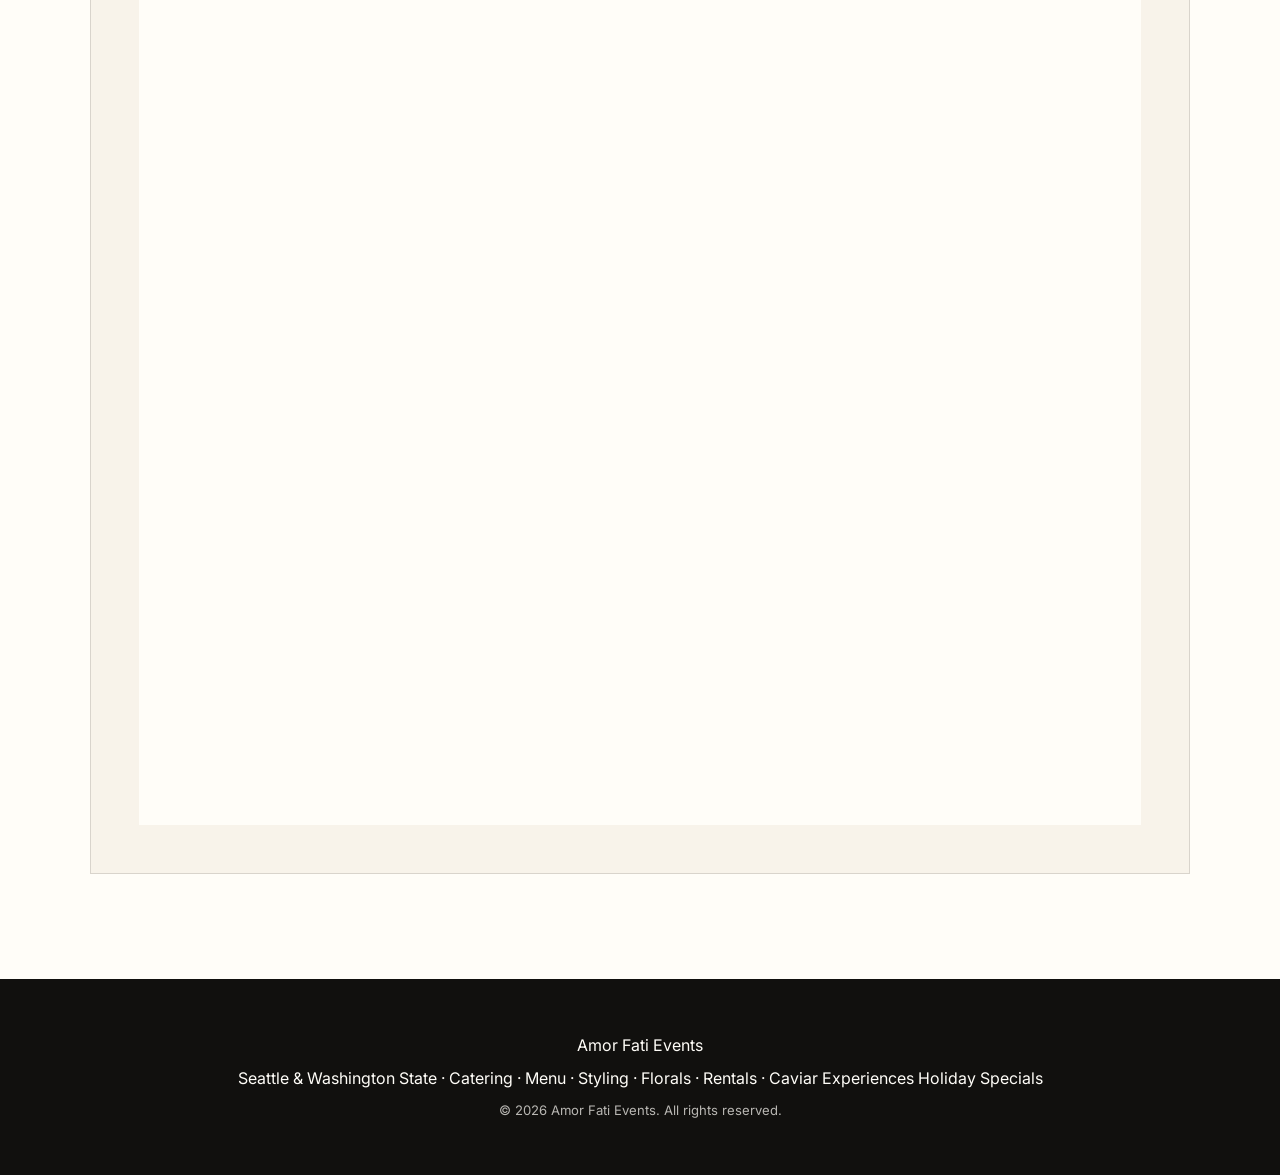
==== commit e7b6739d: "Add link to Holiday Specials in index.html" ====
--- a/index.html
+++ b/index.html
@@ -12,6 +12,7 @@
     <a href="florals.html">Florals</a>
     <a href="rentals.html">Rentals</a>
     <a href="caviar.html">Caviar</a>
+      <a href="holiday.html">Holiday Specials</a>
     <a href="index.html#inquiry" class="nav-cta">Inquire</a>
   </nav>
 </header><main>
@@ -124,6 +125,7 @@
   <a href="florals.html">Florals</a> ·
   <a href="rentals.html">Rentals</a> ·
   <a href="caviar.html">Caviar Experiences</a>
+     <a href="holiday.html">Holiday Specials</a>
 </p>
   <p class="small">© <span id="year"></span> Amor Fati Events. All rights reserved.</p>
 </footer><script src="script.js"></script></body></html>
--- a/style.css
+++ b/style.css
@@ -497,3 +497,250 @@
   margin: auto;
   padding: 48px;
 }
+#inquiry {
+  scroll-margin-top: 100px;
+}
+/* Floral product cards */
+
+.floral-products {
+  background: var(--paper);
+}
+
+.floral-product-grid {
+  display: grid;
+  grid-template-columns: repeat(4, minmax(0, 1fr));
+  gap: 18px;
+  margin-top: 42px;
+}
+
+.floral-product-card {
+  border: 1px solid var(--line);
+  background: var(--paper);
+  overflow: hidden;
+  display: flex;
+  flex-direction: column;
+}
+
+.floral-product-card img {
+  width: 100%;
+  height: 290px;
+  object-fit: cover;
+  display: block;
+}
+
+.floral-product-content {
+  padding: 24px;
+  display: flex;
+  flex-direction: column;
+  flex-grow: 1;
+}
+
+.floral-product-content h3 {
+  margin-bottom: 8px;
+}
+
+.floral-product-content p {
+  color: var(--muted);
+}
+
+.floral-price {
+  font-family: "Cormorant Garamond", serif;
+  font-size: 1.6rem;
+  color: var(--charcoal) !important;
+  margin: 4px 0 12px;
+}
+
+.floral-product-content .button {
+  margin-top: auto;
+}
+
+
+/* Wedding set */
+
+.wedding-set-section {
+  background: var(--cream);
+}
+
+.wedding-set-intro {
+  max-width: 620px;
+  color: var(--muted);
+  margin-top: 18px;
+}
+
+.wedding-set-grid {
+  display: grid;
+  grid-template-columns: repeat(2, minmax(0, 1fr));
+  gap: 24px;
+  margin-top: 38px;
+}
+
+.wedding-option-card {
+  background: var(--paper);
+  border: 1px solid var(--line);
+  padding: 36px;
+}
+
+.option-label {
+  text-transform: uppercase;
+  letter-spacing: .16em;
+  font-size: .7rem;
+  font-weight: 600;
+  color: var(--accent);
+  margin-bottom: 10px;
+}
+
+.wedding-option-card ul {
+  margin: 24px 0 30px;
+  padding-left: 20px;
+}
+
+.wedding-option-card li {
+  margin-bottom: 8px;
+}
+
+
+/* Dark outline button */
+
+.button-outline-dark {
+  border: 1px solid var(--charcoal);
+  color: var(--charcoal);
+  background: transparent;
+}
+
+.button-outline-dark:hover {
+  background: var(--charcoal);
+  color: var(--paper);
+}
+
+
+/* Mobile */
+
+@media (max-width: 1000px) {
+
+  .floral-product-grid {
+    grid-template-columns: repeat(2, minmax(0, 1fr));
+  }
+
+}
+
+@media (max-width: 700px) {
+
+  .floral-product-grid,
+  .wedding-set-grid {
+    grid-template-columns: 1fr;
+  }
+
+  .floral-product-card img {
+    height: 320px;
+  }
+
+}
+/* FOOD STATIONS */
+
+.food-stations {
+  background: var(--cream);
+}
+
+.food-stations > h2 {
+  max-width: 750px;
+  margin-top: 10px;
+}
+
+.station-grid {
+  display: grid;
+  grid-template-columns: repeat(3, minmax(0, 1fr));
+  gap: 18px;
+  margin-top: 45px;
+}
+
+.station-card {
+  background: var(--paper);
+  border: 1px solid var(--line);
+  padding: 34px;
+  min-height: 220px;
+  display: flex;
+  flex-direction: column;
+}
+
+.station-card h3 {
+  margin-bottom: 15px;
+}
+
+.station-card p {
+  color: var(--muted);
+  margin: 0;
+  line-height: 1.7;
+}
+
+.station-card .text-link {
+  margin-top: auto;
+  padding-top: 22px;
+}
+
+
+/* TABLET */
+
+@media (max-width: 1000px) {
+  .station-grid {
+    grid-template-columns: repeat(2, minmax(0, 1fr));
+  }
+}
+
+
+/* MOBILE */
+
+@media (max-width: 700px) {
+  .station-grid {
+    grid-template-columns: 1fr;
+  }
+
+  .station-card {
+    min-height: auto;
+  }
+}
+.station-custom-note {
+  max-width: 760px;
+  margin: 55px auto 0;
+  text-align: center;
+  padding-top: 40px;
+  border-top: 1px solid var(--line);
+}
+
+.station-custom-note h3 {
+  margin-bottom: 12px;
+}
+
+.station-custom-note p {
+  color: var(--muted);
+  line-height: 1.7;
+  margin-bottom: 18px;
+}
+.catering-menu-link {
+  margin: 0 7vw 70px;
+  padding: 32px 36px;
+  border: 1px solid var(--line);
+  display: flex;
+  align-items: center;
+  justify-content: space-between;
+  gap: 30px;
+  background: var(--paper);
+}
+
+.catering-menu-link h3 {
+  font-size: 2rem;
+  margin: 5px 0 8px;
+}
+
+.catering-menu-link p {
+  margin: 0;
+  color: var(--muted);
+}
+
+@media (max-width: 700px) {
+  .catering-menu-link {
+    margin: 0 6vw 50px;
+    padding: 28px;
+    flex-direction: column;
+    align-items: flex-start;
+  }
+}
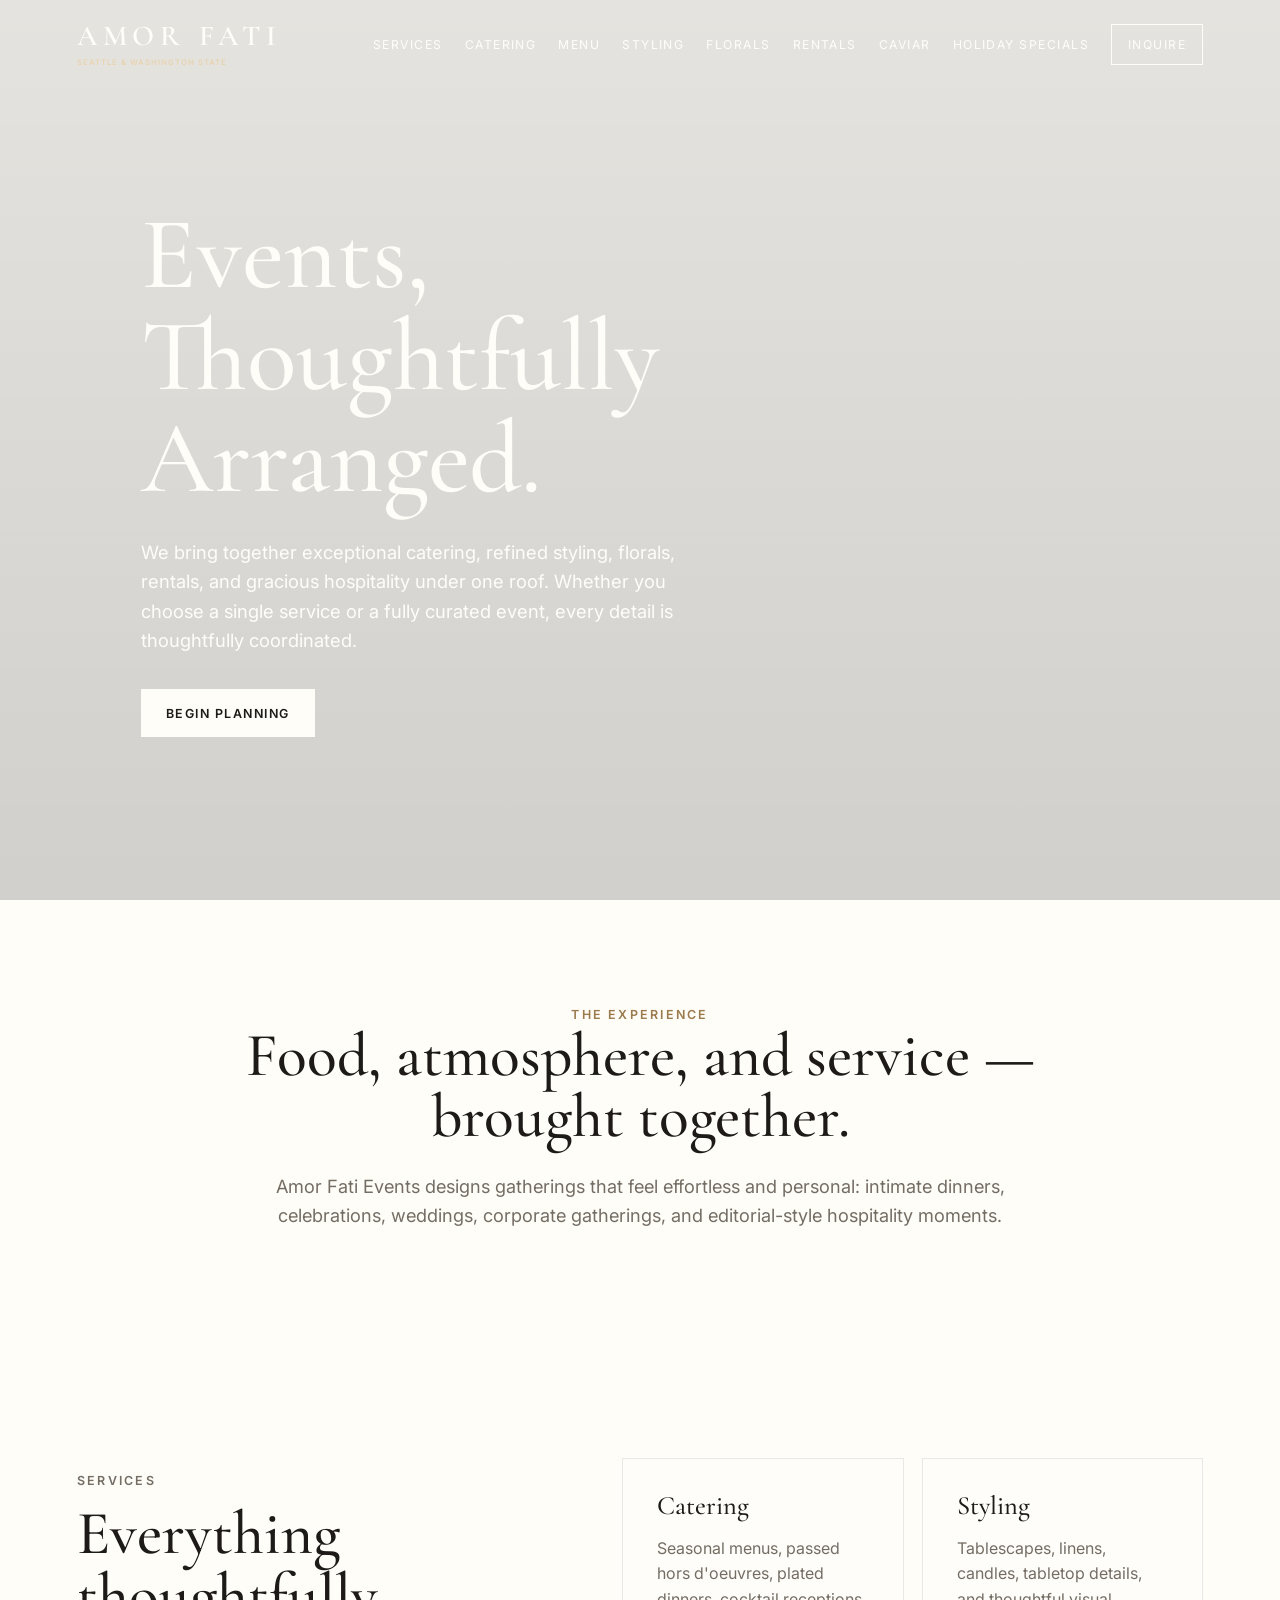
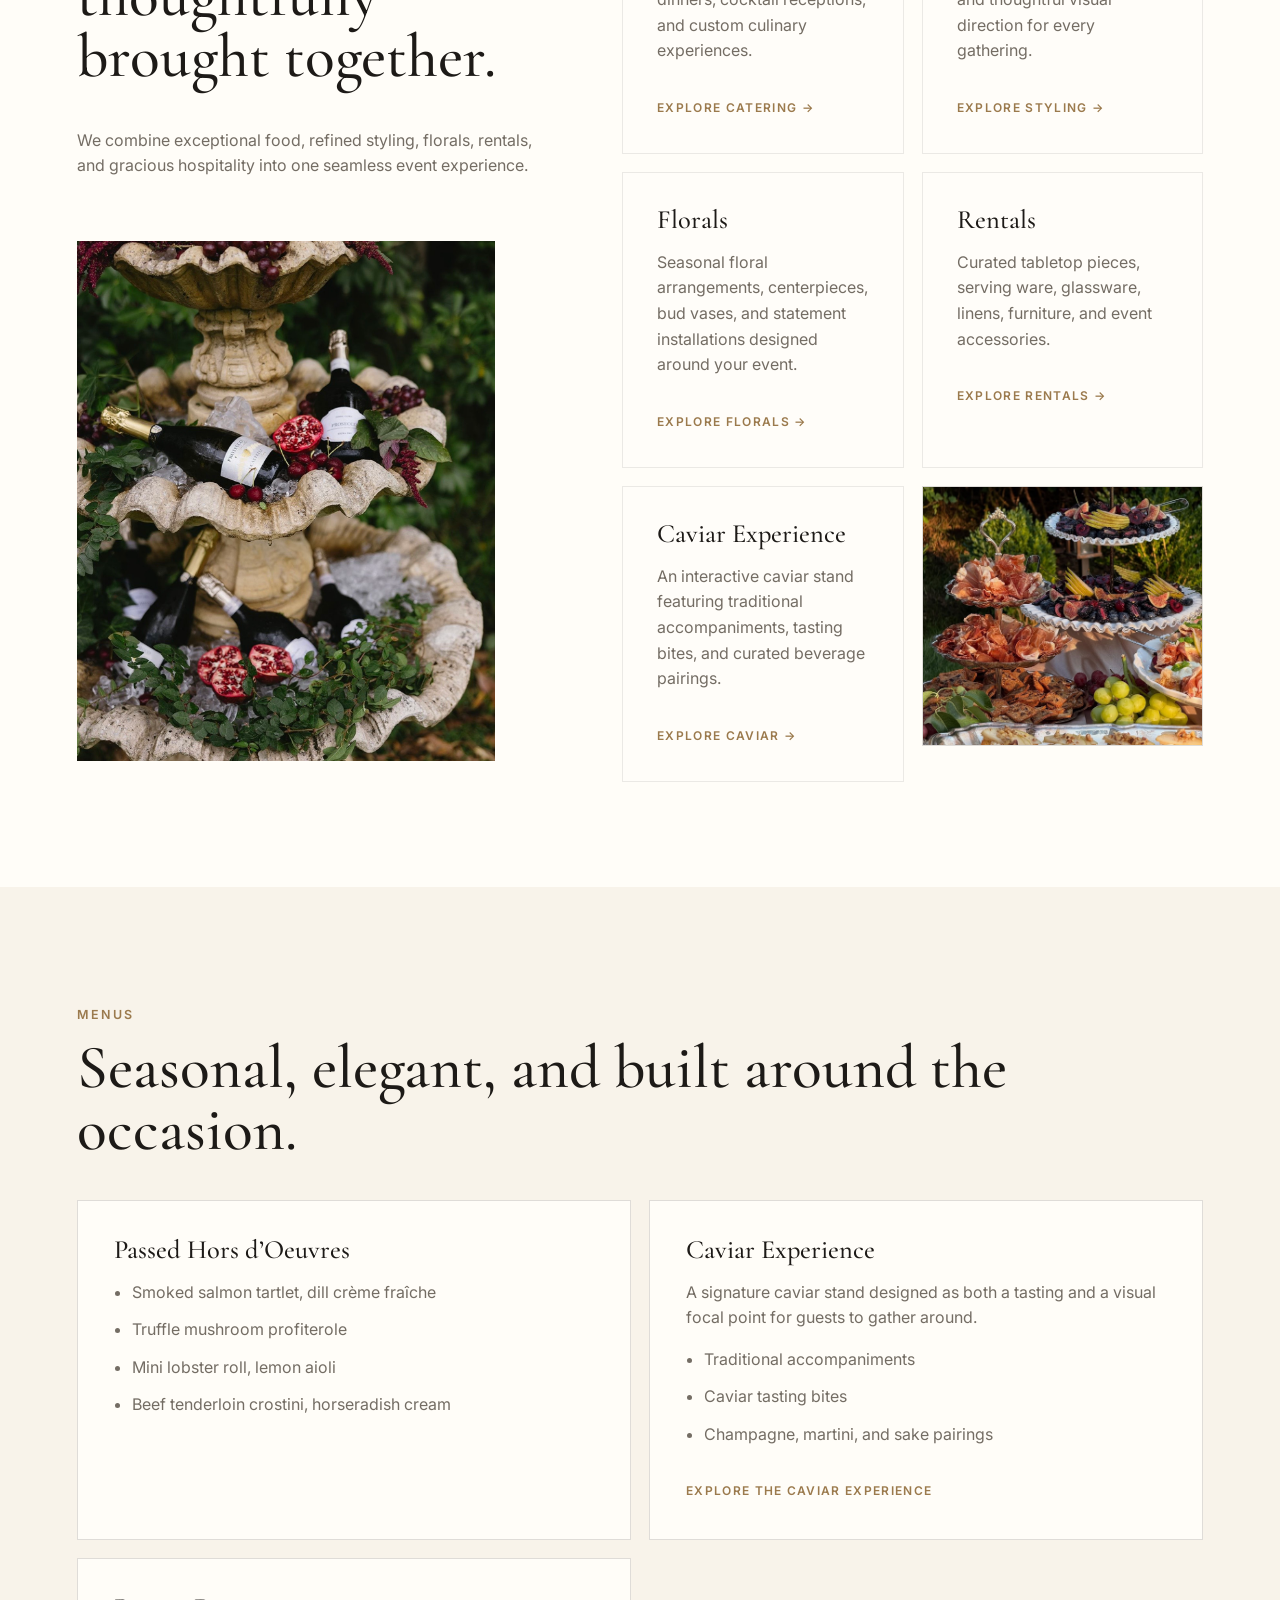
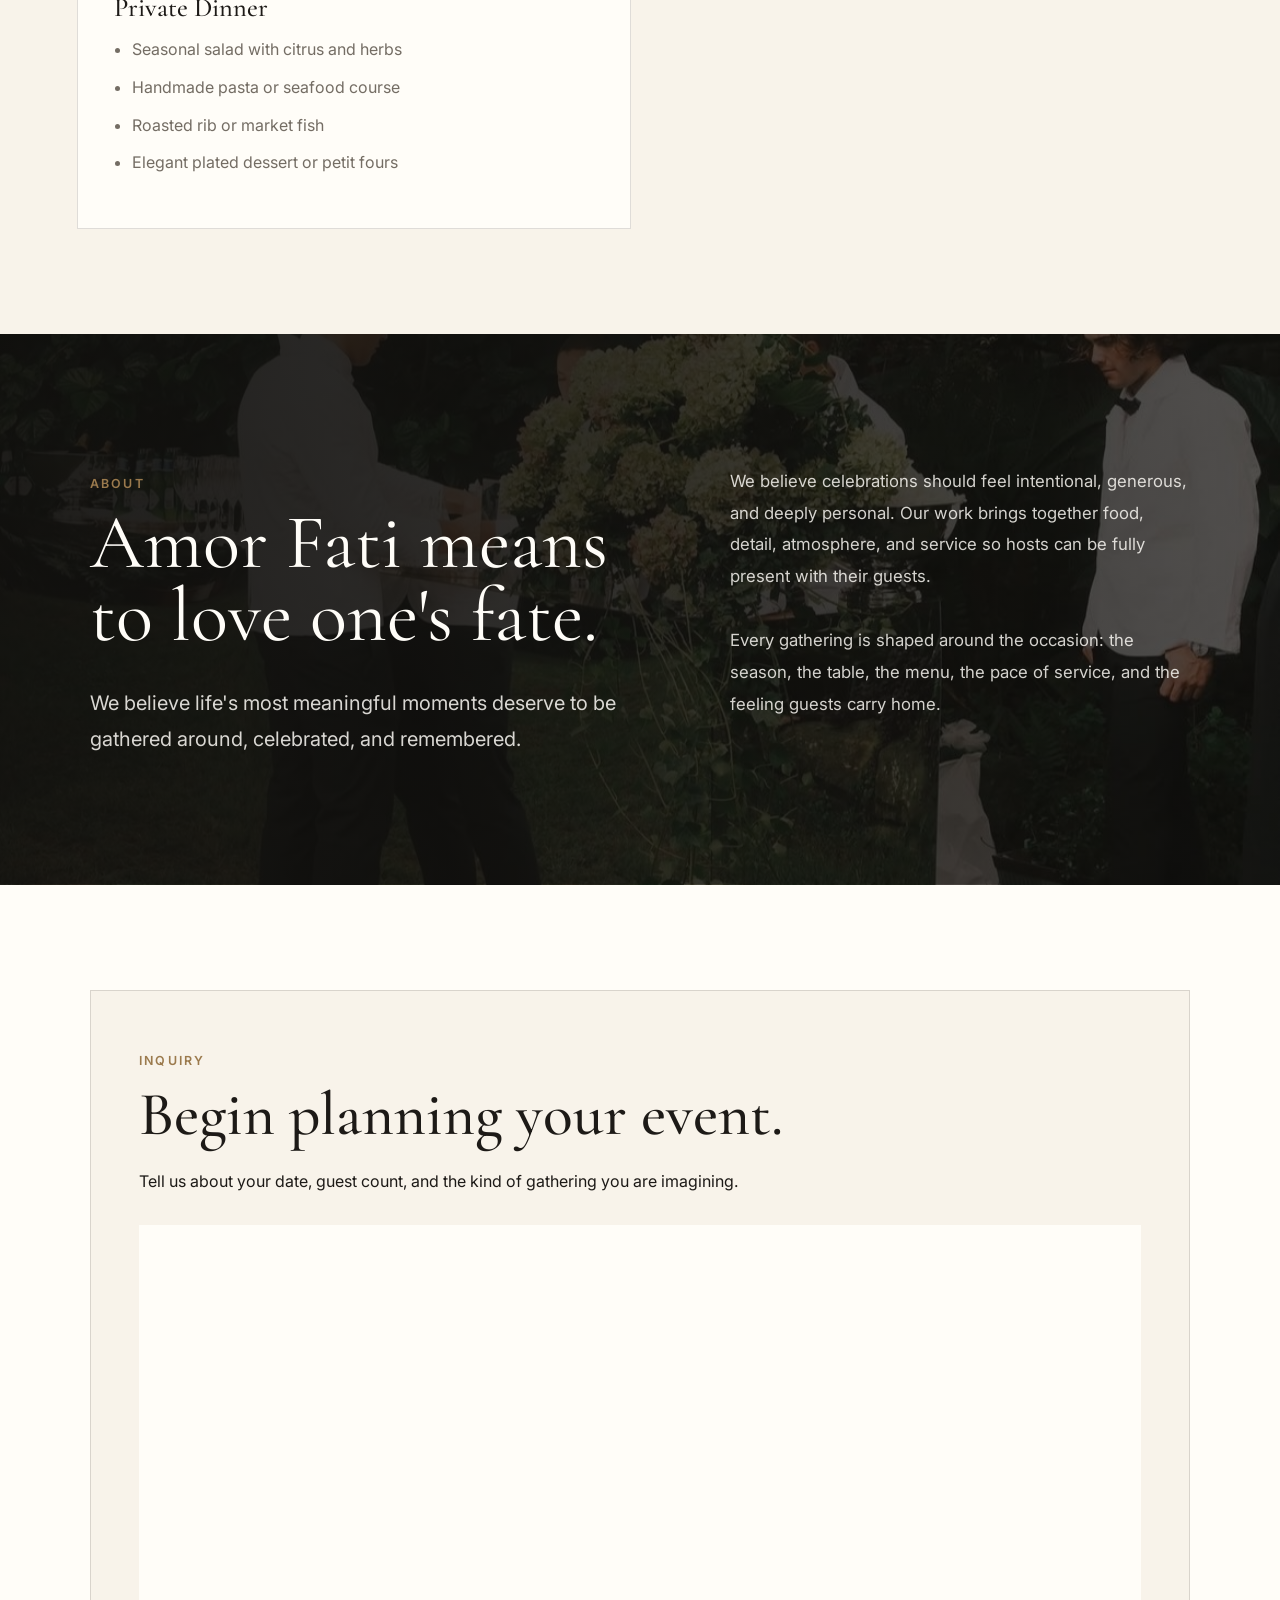
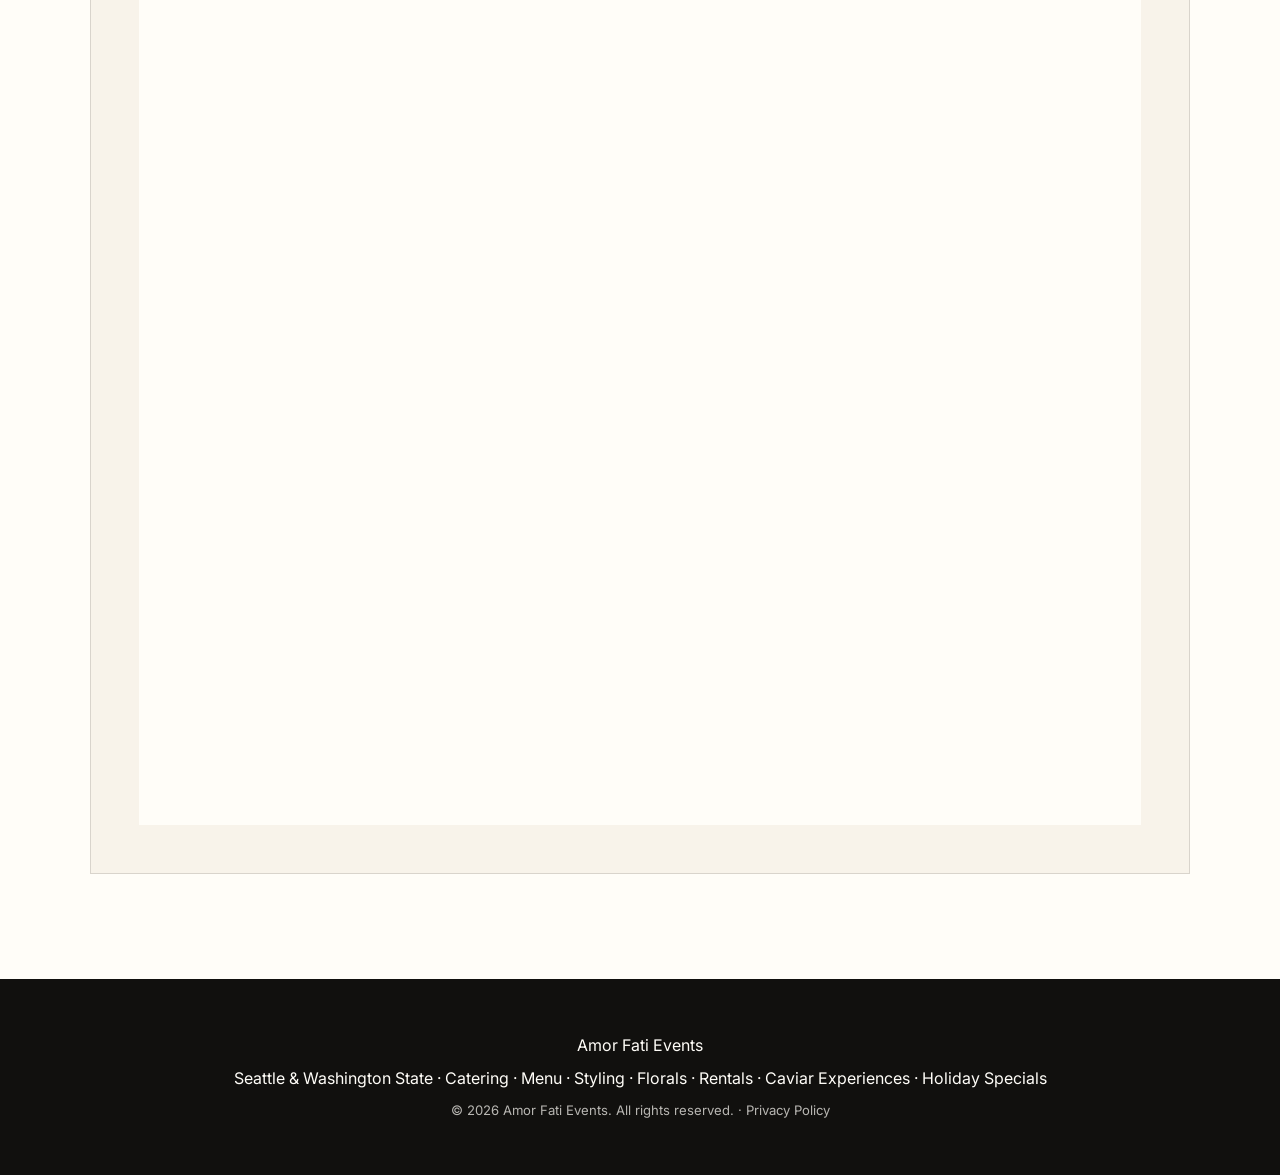
==== commit e40941e6: "Revise footer structure and add Privacy Policy link Updated footer to include Privacy Policy link." ====
--- a/index.html
+++ b/index.html
@@ -1,4 +1,15 @@
-<!DOCTYPE html><html lang="en"><head><meta charset="UTF-8"/><meta name="viewport" content="width=device-width, initial-scale=1.0"/><meta name="description" content="Amor Fati Events creates curated hospitality, catering, styling, florals, rentals, and caviar experiences for meaningful gatherings."/><title>Amor Fati Events | Curated Hospitality</title><link rel="stylesheet" href="style.css"/></head><body><header class="site-header" id="top">
+<!DOCTYPE html><html lang="en"><head>
+    <!-- Google tag (gtag.js) -->
+<script async src="https://www.googletagmanager.com/gtag/js?id=AW-18371810220">
+</script>
+<script>
+  window.dataLayer = window.dataLayer || [];
+  function gtag(){dataLayer.push(arguments);}
+  gtag('js', new Date());
+
+  gtag('config', 'AW-18371810220');
+</script>
+    <meta charset="UTF-8"/><meta name="viewport" content="width=device-width, initial-scale=1.0"/><meta name="description" content="Amor Fati Events creates curated hospitality, catering, styling, florals, rentals, and caviar experiences for meaningful gatherings."/><title>Amor Fati Events | Curated Hospitality</title><link rel="stylesheet" href="style.css"/></head><body><header class="site-header" id="top">
 <div class="brand-group">
     <a href="index.html" class="brand">Amor Fati</a>
     <span class="brand-location">Seattle &amp; Washington State</span>
@@ -115,17 +126,30 @@
 
   </div>
 </section>
-</main><footer class="site-footer">
-<p><a href="index.html" class="footer-brand">Amor Fati Events</a></p>
- <p class="footer-links">
-  Seattle &amp; Washington State ·
-  <a href="catering.html">Catering</a> ·
-  <a href="menu.html">Menu</a> ·
-  <a href="styling.html">Styling</a> ·
-  <a href="florals.html">Florals</a> ·
-  <a href="rentals.html">Rentals</a> ·
-  <a href="caviar.html">Caviar Experiences</a>
-     <a href="holiday.html">Holiday Specials</a>
-</p>
-  <p class="small">© <span id="year"></span> Amor Fati Events. All rights reserved.</p>
-</footer><script src="script.js"></script></body></html>
+<footer class="site-footer">
+
+  <p>
+    <a href="index.html" class="footer-brand">Amor Fati Events</a>
+  </p>
+
+  <p class="footer-links">
+    Seattle &amp; Washington State ·
+    <a href="catering.html">Catering</a> ·
+    <a href="menu.html">Menu</a> ·
+    <a href="styling.html">Styling</a> ·
+    <a href="florals.html">Florals</a> ·
+    <a href="rentals.html">Rentals</a> ·
+    <a href="caviar.html">Caviar Experiences</a> ·
+    <a href="holiday.html">Holiday Specials</a>
+  </p>
+
+  <p class="small">
+    © <span id="year"></span> Amor Fati Events. All rights reserved.
+    · <a href="privacy-policy.html">Privacy Policy</a>
+  </p>
+
+</footer>
+
+<script src="script.js"></script>
+</body>
+</html>
--- a/style.css
+++ b/style.css
@@ -744,3 +744,298 @@
     align-items: flex-start;
   }
 }
+/* =====================================================
+   HOLIDAY SPECIALS PAGE
+===================================================== */
+
+.holiday-hero {
+  min-height: 78vh;
+  display: flex;
+  align-items: flex-end;
+  position: relative;
+  padding: 150px 7vw 85px;
+  color: white;
+
+  background:
+    linear-gradient(
+      90deg,
+      rgba(0,0,0,.62) 0%,
+      rgba(0,0,0,.38) 45%,
+      rgba(0,0,0,.12) 100%
+    ),
+    url("assets/images/holiday-hero.jpg");
+
+  background-size: 100% auto;
+  background-position: center center;
+  background-repeat: no-repeat;
+  background-color: #11100e;
+}
+/* HOLIDAY INTRO */
+
+.holiday-intro {
+  max-width: 900px;
+  margin: auto;
+  padding: 100px 7vw;
+  text-align: center;
+}
+
+.holiday-intro h2 {
+  font-size: clamp(2.8rem, 5vw, 5rem);
+  line-height: 1;
+}
+
+.holiday-intro p:last-child {
+  max-width: 690px;
+  margin: 25px auto 0;
+  color: var(--muted);
+  font-size: 1.05rem;
+}
+
+
+/* HOLIDAY CAVIAR SPECIAL */
+
+.caviar-special {
+  background: var(--cream);
+  padding: 110px 7vw;
+}
+
+.caviar-layout {
+  max-width: 1400px;
+  margin: auto;
+  display: grid;
+  grid-template-columns: 0.9fr 1.1fr;
+  gap: 90px;
+  align-items: center;
+}
+
+.caviar-image img {
+  width: 100%;
+  aspect-ratio: 3 / 4;
+  object-fit: cover;
+}
+
+.caviar-content {
+  max-width: 600px;
+}
+
+.caviar-content h2 {
+  font-size: clamp(3.5rem, 6vw, 6.5rem);
+  line-height: 0.88;
+}
+
+.caviar-tagline {
+  margin: 25px 0 40px;
+  text-transform: uppercase;
+  letter-spacing: 0.16em;
+  font-size: 0.74rem;
+  font-weight: 500;
+}
+
+
+/* HOLIDAY MENU */
+
+.special-menu-group {
+  padding: 27px 0;
+  border-top: 1px solid var(--line);
+}
+
+.special-menu-group:last-of-type {
+  border-bottom: 1px solid var(--line);
+}
+
+.special-menu-group h3 {
+  margin-bottom: 12px;
+  font-size: 1.75rem;
+}
+
+.special-menu-group p {
+  margin: 0;
+  color: var(--muted);
+  font-size: 0.95rem;
+}
+
+.menu-item-small {
+  margin: 20px 0;
+}
+
+.menu-item-small strong {
+  display: block;
+  margin-bottom: 4px;
+  font-family: "Cormorant Garamond", serif;
+  font-size: 1.35rem;
+  font-weight: 500;
+  color: var(--charcoal);
+}
+
+.menu-item-small span {
+  color: var(--muted);
+  font-size: 0.92rem;
+}
+
+
+/* HOLIDAY BUTTONS */
+
+.holiday-button {
+  display: inline-block;
+  margin-top: 35px;
+  padding: 15px 27px;
+  border: 1px solid var(--charcoal);
+  text-transform: uppercase;
+  letter-spacing: 0.16em;
+  font-size: 0.72rem;
+  transition: 0.3s ease;
+}
+
+.holiday-button:hover {
+  background: var(--charcoal);
+  color: var(--paper);
+}
+
+
+/* HOLIDAY WORKSHOP */
+
+.workshop-section {
+  padding: 120px 7vw;
+  background: var(--paper);
+}
+
+.workshop-layout {
+  max-width: 1400px;
+  margin: auto;
+  display: grid;
+  grid-template-columns: 1.1fr 0.9fr;
+  gap: 90px;
+  align-items: center;
+}
+
+.workshop-image img {
+  width: 100%;
+  height: auto;
+  display: block;
+  object-fit: contain;
+}
+
+
+.workshop-content {
+  max-width: 560px;
+}
+
+.workshop-content h2 {
+  font-size: clamp(3.2rem, 5vw, 5.5rem);
+  line-height: 0.92;
+}
+
+.workshop-intro {
+  margin: 30px 0 20px;
+  font-family: "Cormorant Garamond", serif;
+  font-size: 1.5rem;
+  line-height: 1.45;
+}
+
+.workshop-description {
+  color: var(--muted);
+  font-size: 1rem;
+}
+
+
+/* HOLIDAY FINAL CTA */
+
+.holiday-cta {
+  padding: 110px 7vw;
+  text-align: center;
+  background: var(--dark);
+  color: var(--paper);
+}
+
+.holiday-cta .section-kicker {
+  color: #e7d3b0;
+}
+
+.holiday-cta h2 {
+  max-width: 800px;
+  margin: auto;
+  font-size: clamp(3rem, 5vw, 5rem);
+  line-height: 1;
+}
+
+.holiday-cta p {
+  max-width: 600px;
+  margin: 25px auto 0;
+  color: rgba(255,255,255,.72);
+}
+
+.holiday-cta .holiday-button {
+  border-color: var(--paper);
+}
+
+.holiday-cta .holiday-button:hover {
+  background: var(--paper);
+  color: var(--dark);
+}
+
+
+/* HOLIDAY MOBILE */
+
+@media (max-width: 900px) {
+
+  .caviar-layout,
+  .workshop-layout {
+    grid-template-columns: 1fr;
+    gap: 55px;
+  }
+
+  .caviar-content,
+  .workshop-content {
+    max-width: 100%;
+  }
+
+  .caviar-image {
+    max-width: 650px;
+    margin: auto;
+  }
+
+  .workshop-image img {
+    min-height: auto;
+  }
+}
+
+@media (max-width: 600px) {
+
+  .holiday-hero {
+    min-height: 70vh;
+    padding: 130px 6vw 60px;
+  }
+
+  .holiday-hero h1 {
+    font-size: 4rem;
+  }
+
+  .holiday-intro,
+  .caviar-special,
+  .workshop-section,
+  .holiday-cta {
+    padding-left: 6vw;
+    padding-right: 6vw;
+  }
+
+  .caviar-special,
+  .workshop-section {
+    padding-top: 75px;
+    padding-bottom: 75px;
+  }
+
+  .caviar-content h2 {
+    font-size: 3.7rem;
+  }
+
+  .workshop-content h2 {
+    font-size: 3.5rem;
+  }
+}
+.footer-links a {
+  transition: opacity 0.25s ease;
+}
+
+.footer-links a:hover {
+  opacity: 0.6;
+}
